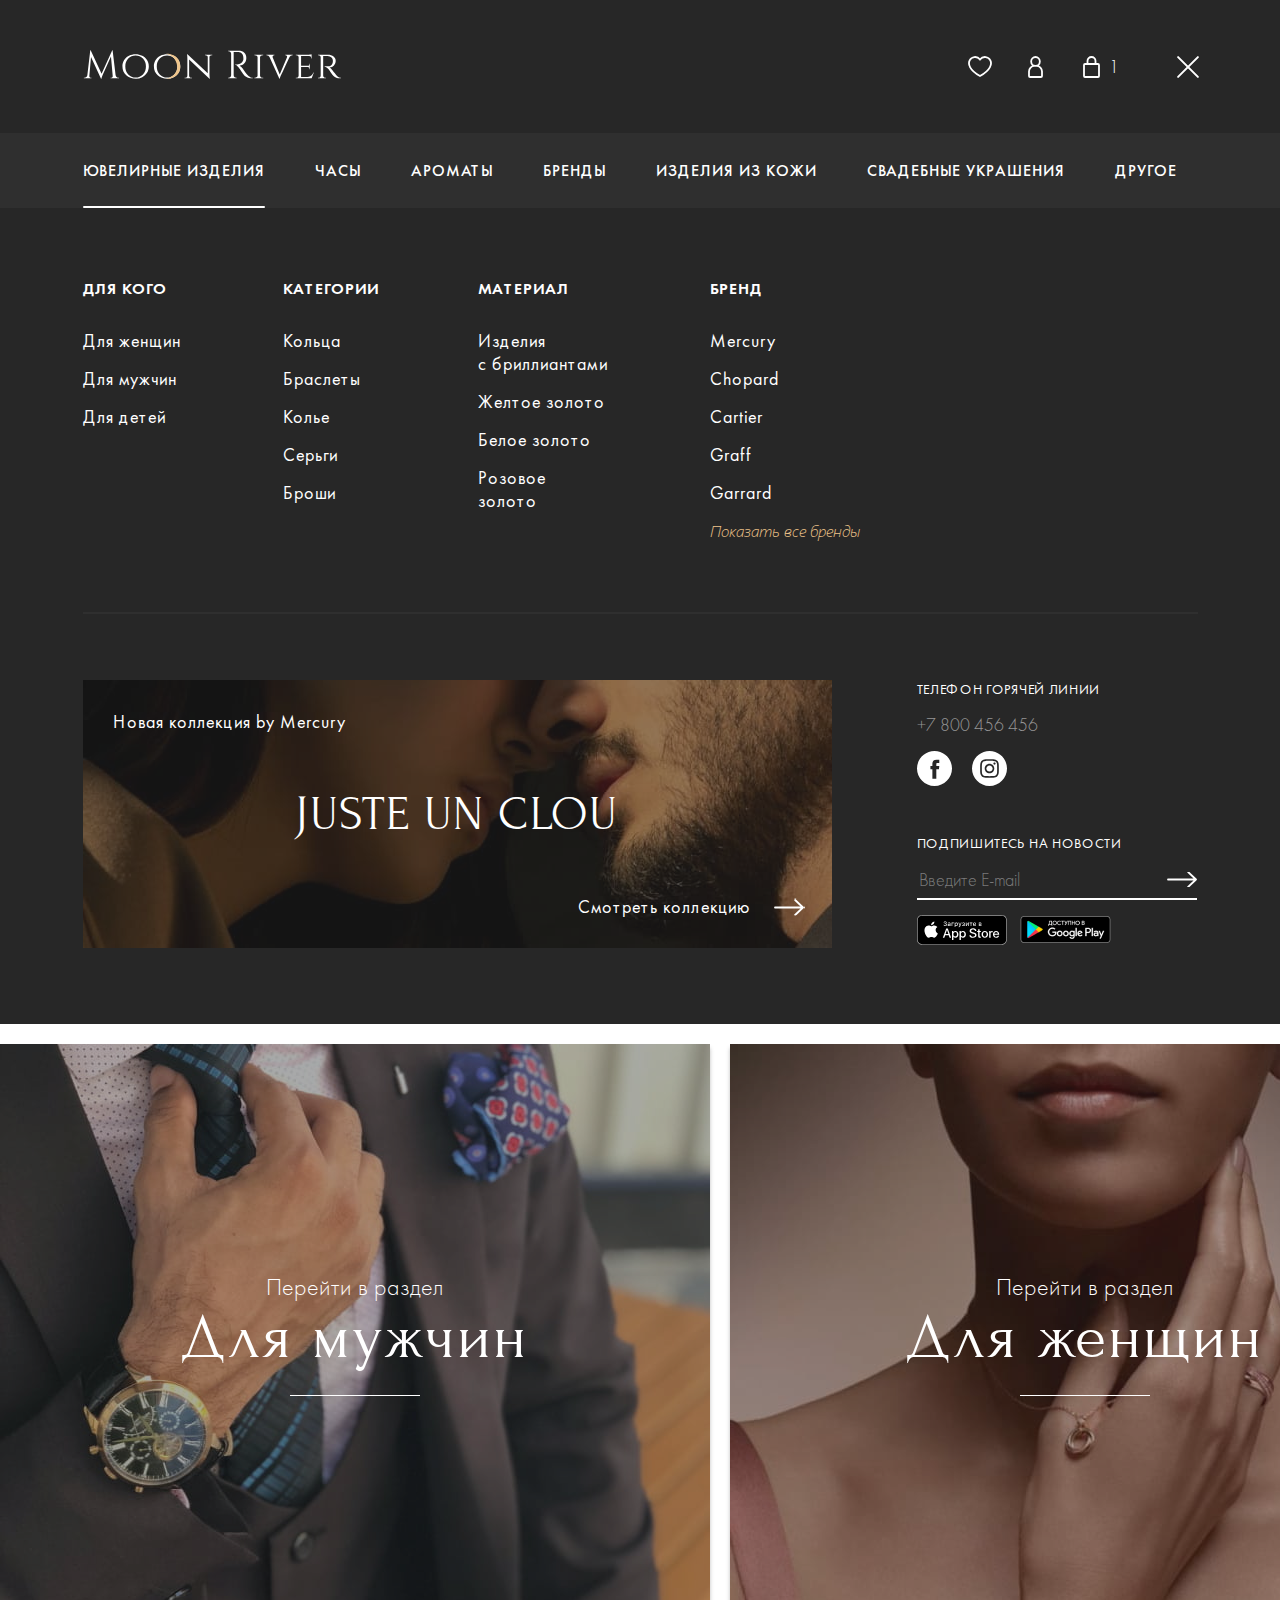
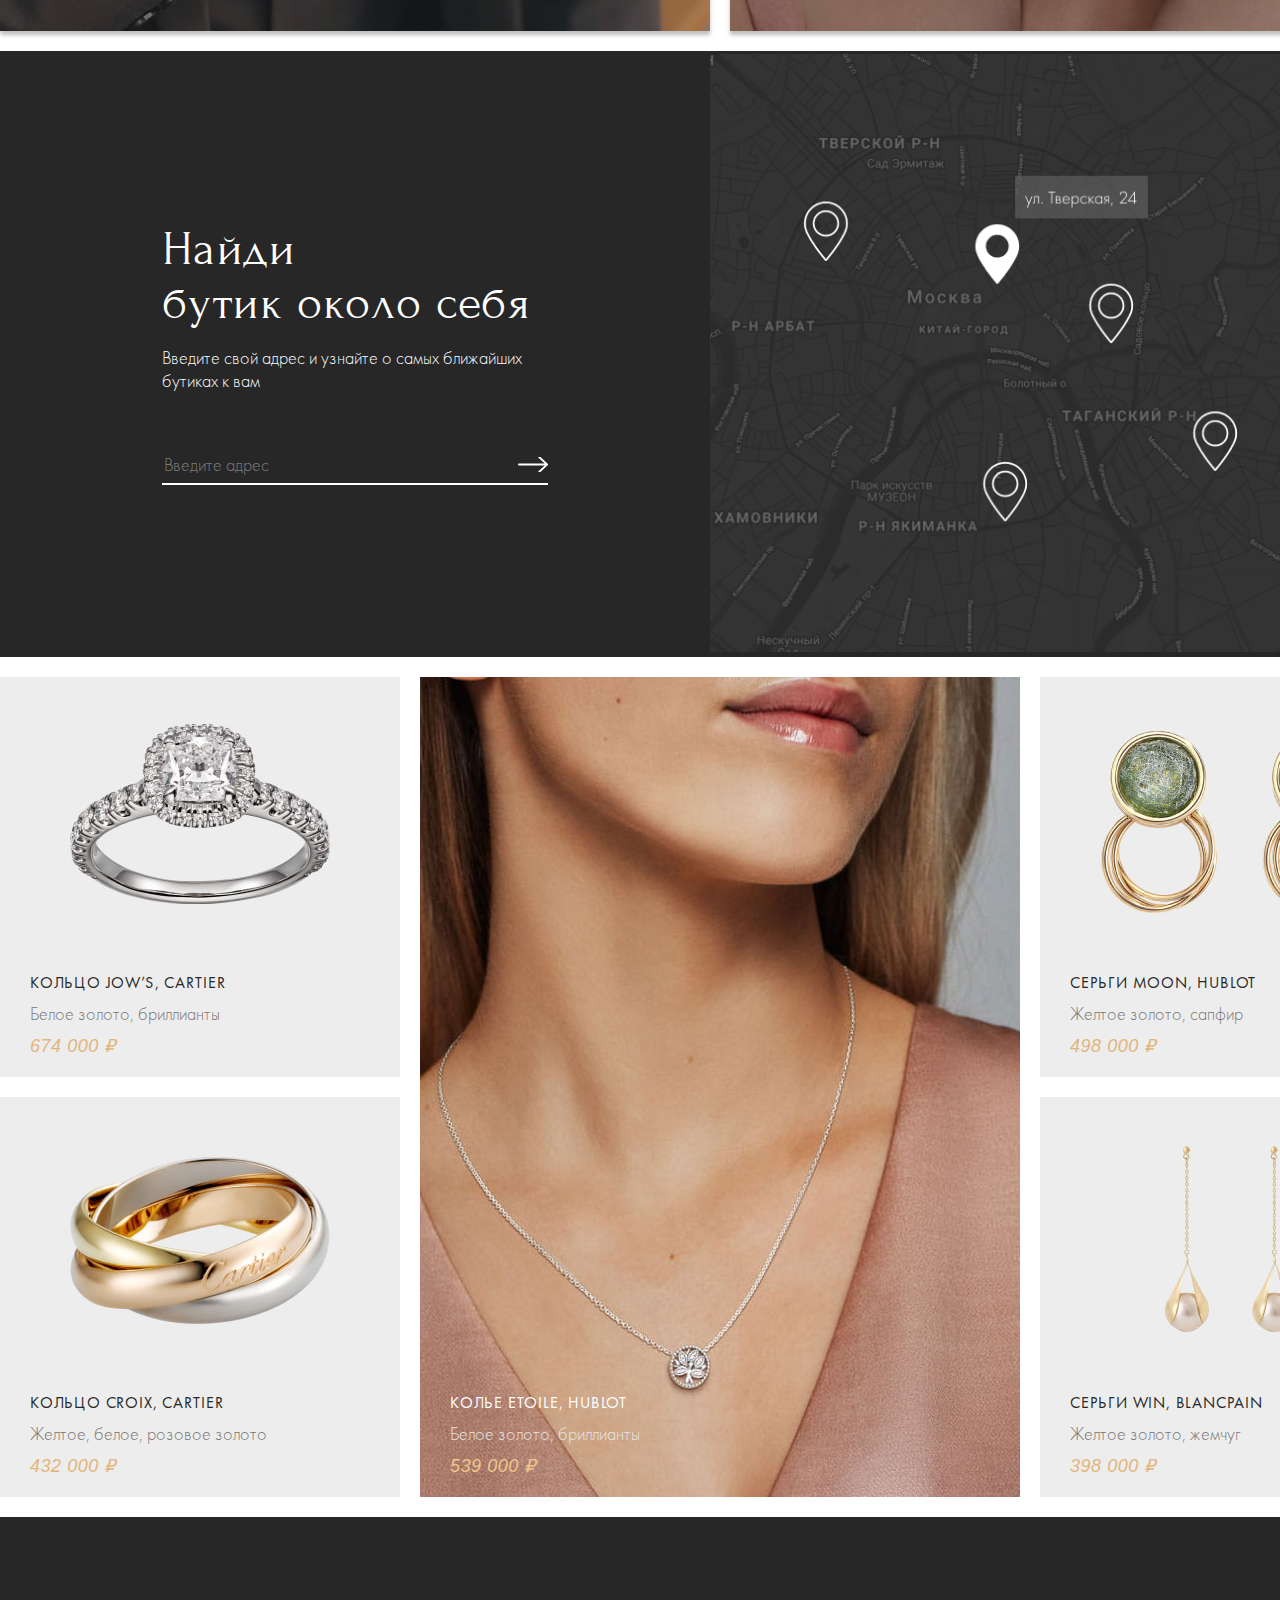
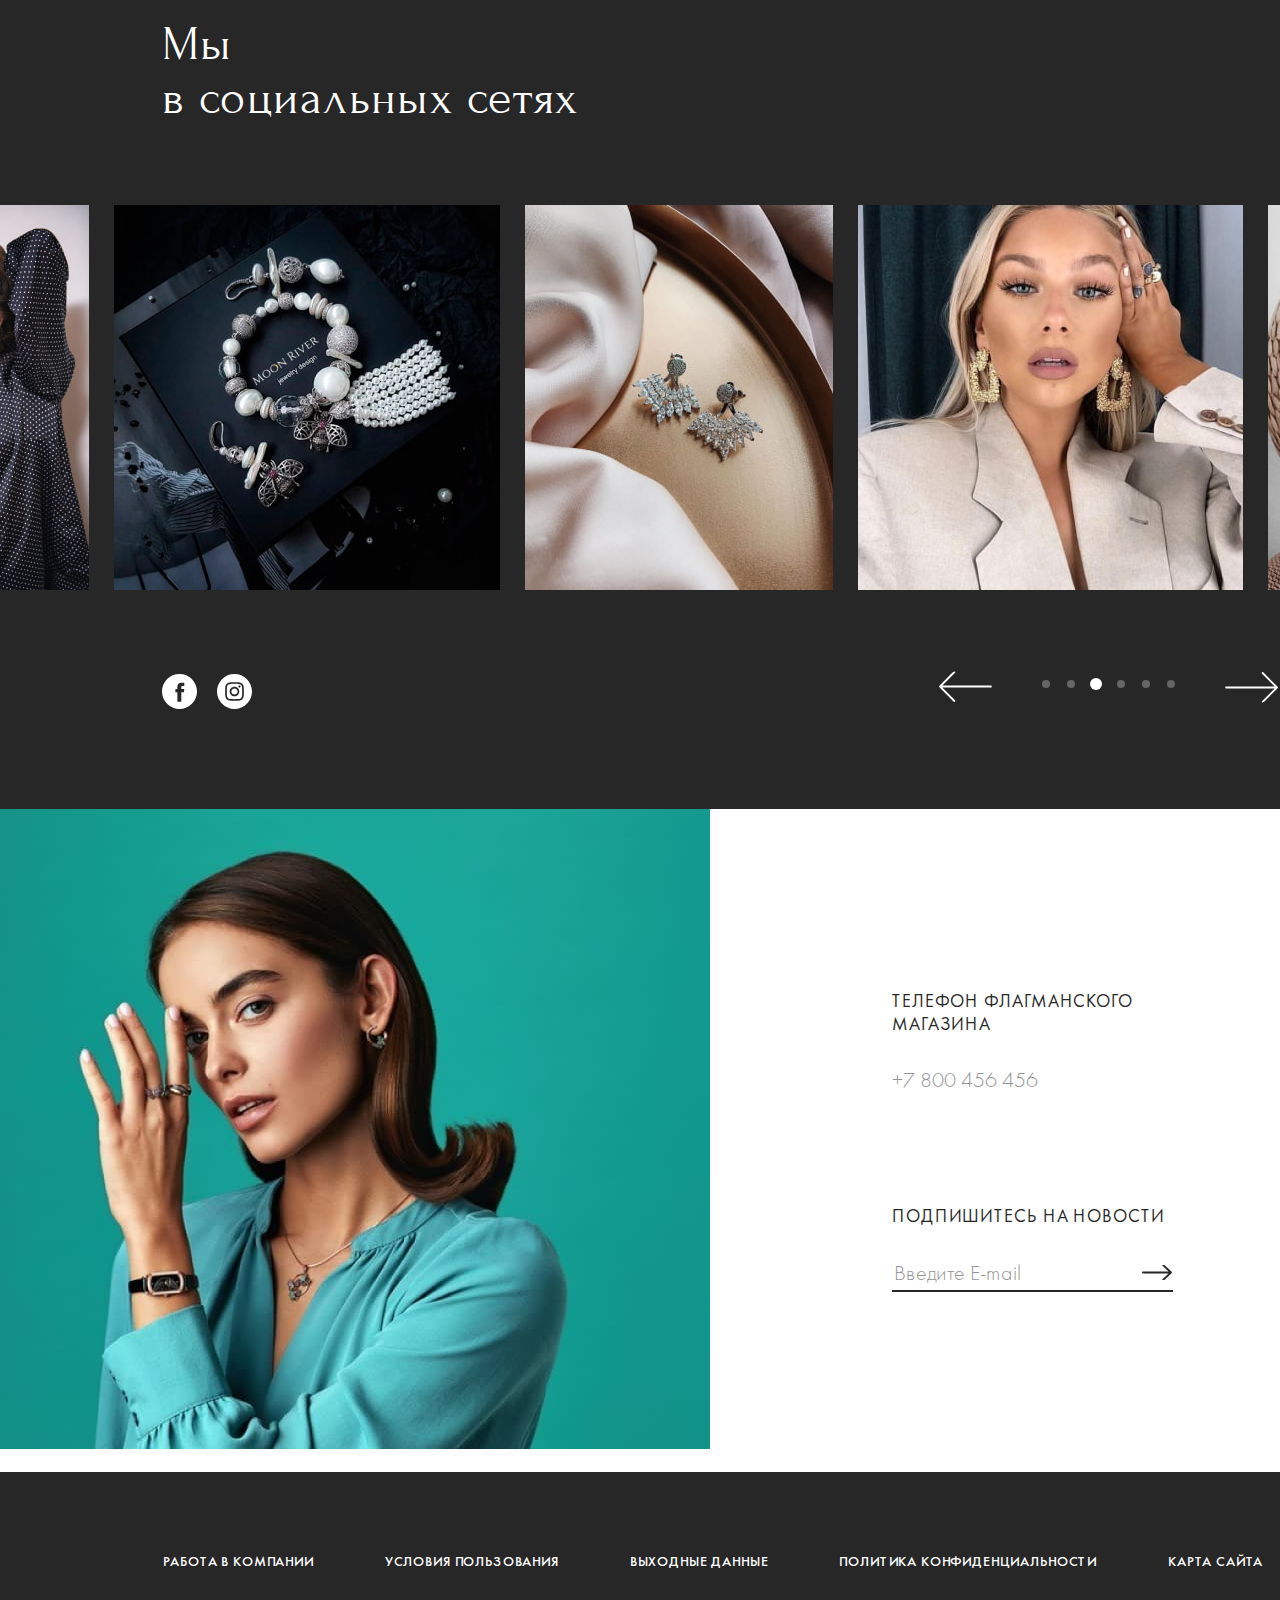
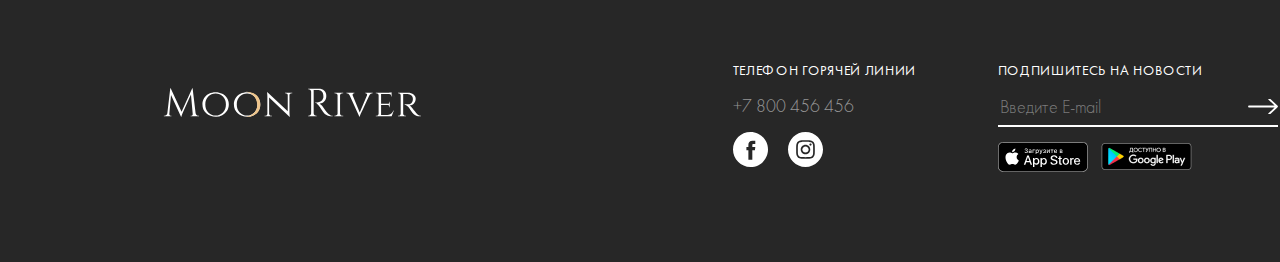
==== popover.html @ a0c51161 "Добавляет поповер" ====
<!DOCTYPE html>
<html lang="ru">
  <head>
    <meta charset="utf-8">
    <title>Moon River</title>
    <link rel="stylesheet" href="styles/styles.css">
  </head>
  <body>
    <header class="main-header">
      <div class="container-center">
        <h1 class="visually-hidden">Moon River</h1>
        <nav class="main-nav">
          <a class="header-logo">
            <img class="header-logo-img" src="images/main-logo.svg" width="258" height="53" alt="Логотип «Moon River».">
          </a>
          <ul class="user-navigation navigation">
            <li class="user-navigation-item">
              <a class="user-navigation-link navigation-link favorite" href="#">
                <span class="visually-hidden">Избранное</span>
              </a>
            </li>
            <li class="user-navigation-item">
              <a class="user-navigation-link navigation-link sign-in" href="#">
                <span class="visually-hidden">Войти</span>
              </a>
            </li>
            <li class="user-navigation-item">
              <a class="user-navigation-link navigation-link cart" href="#">
                <span class="visually-hidden">Корзина</span>
                <span class="cart-counter">1</span>
              </a>

            </li>
          </ul>
          <a class="menu-burger-button" href="#">
            <span class="visually-hidden">Меню</span>
            <span class="burger-icon"></span>
          </a>
        </nav>
      </div>
    </header>
    <div class="popover popover-menu popover-shown">
      <div class="popover-content">
        <header class="main-header popover-header">
          <div class="container-center">
            <h1 class="visually-hidden">Moon River</h1>
            <nav class="main-nav">
              <a class="header-logo">
                <img class="header-logo-img light-logo" src="images/light-logo.svg" width="258" height="53" alt="Логотип «Moon River».">
              </a>
              <ul class="user-navigation navigation">
                <li class="user-navigation-item">
                  <a class="user-navigation-link navigation-link favorite" href="#">
                    <span class="visually-hidden">Избранное</span>
                  </a>
                </li>
                <li class="user-navigation-item">
                  <a class="user-navigation-link navigation-link sign-in" href="#">
                    <span class="visually-hidden">Войти</span>
                  </a>
                </li>
                <li class="user-navigation-item">
                  <a class="user-navigation-link navigation-link cart" href="#">
                    <span class="visually-hidden">Корзина</span>
                    <span class="cart-counter">1</span>
                  </a>

                </li>
              </ul>
              <a class="popover-close-button" href="index.html">
                <span class="visually-hidden">Закрыть</span>
              </a>
            </nav>
          </div>
        </header>
        <nav class="site-navigation">
          <div class="container-center">
            <ul class="site-navigation-list navigation">
              <li class="site-navigation-item">
                <a class="site-navigation-link navigation-link navigation-link-current" href="#">Ювелирные изделия</a>
              </li>
              <li class="site-navigation-item">
                <a class="site-navigation-link navigation-link" href="#">Часы</a>
              </li>
              <li class="site-navigation-item">
                <a class="site-navigation-link navigation-link" href="#">Ароматы</a>
              </li>
              <li class="site-navigation-item">
                <a class="site-navigation-link navigation-link" href="#">Бренды</a>
              </li>
              <li class="site-navigation-item">
                <a class="site-navigation-link navigation-link" href="#">Изделия из кожи</a>
              </li>
              <li class="site-navigation-item">
                <a class="site-navigation-link navigation-link" href="#">Свадебные украшения</a>
              </li>
              <li class="site-navigation-item">
                <a class="site-navigation-link navigation-link" href="#">Другое</a>
              </li>
            </ul>
          </div>
        </nav>
        <div class="container-center">
          <ul class="navigation-topics">
            <li class="navigation-topic for-who">
              <h2 class="navigation-topic-title">Для кого</h2>
              <ul class="popover-navigation">
                <li class="popover-navigation-item">
                  <a class="popover-navigation-link" href="#">Для женщин</a>
                </li>
                <li class="popover-navigation-item">
                  <a class="popover-navigation-link" href="#">Для мужчин</a>
                </li>
                <li class="popover-navigation-item">
                  <a class="popover-navigation-link" href="#">Для детей</a>
                </li>
              </ul>
            </li>
            <li class="navigation-topic category">
              <h2 class="navigation-topic-title">Категории</h2>
              <ul class="popover-navigation">
                <li class="popover-navigation-item">
                  <a class="popover-navigation-link" href="#">Кольца</a>
                </li>
                <li class="popover-navigation-item">
                  <a class="popover-navigation-link" href="#">Браслеты</a>
                </li>
                <li class="popover-navigation-item">
                  <a class="popover-navigation-link" href="#">Колье</a>
                </li>
                <li class="popover-navigation-item">
                  <a class="popover-navigation-link" href="#">Серьги</a>
                </li>
                <li class="popover-navigation-item">
                  <a class="popover-navigation-link" href="#">Броши</a>
                </li>
              </ul>
            </li>
            <li class="navigation-topic material">
              <h2 class="navigation-topic-title">Материал</h2>
              <ul class="popover-navigation">
                <li class="popover-navigation-item">
                  <a class="popover-navigation-link" href="#">Изделия с&nbsp;бриллиантами</a>
                </li>
                <li class="popover-navigation-item">
                  <a class="popover-navigation-link" href="#">Желтое золото</a>
                </li>
                <li class="popover-navigation-item">
                  <a class="popover-navigation-link" href="#">Белое золото</a>
                </li>
                <li class="popover-navigation-item">
                  <a class="popover-navigation-link" href="#">Розовое золото</a>
                </li>
              </ul>
            </li>
            <li class="navigation-topic brand">
              <h2 class="navigation-topic-title">Бренд</h2>
              <ul class="popover-navigation">
                <li class="popover-navigation-item">
                  <a class="popover-navigation-link" href="#">Mercury</a>
                </li>
                <li class="popover-navigation-item">
                  <a class="popover-navigation-link" href="#">Chopard</a>
                </li>
                <li class="popover-navigation-item">
                  <a class="popover-navigation-link" href="#">Cartier</a>
                </li>
                <li class="popover-navigation-item">
                  <a class="popover-navigation-link" href="#">Graff</a>
                </li>
                <li class="popover-navigation-item">
                  <a class="popover-navigation-link" href="#">Garrard</a>
                </li>
              </ul>
              <a class="more-brands" href="#">Показать все бренды</a>
            </li>
          </ul>
          <footer class="popover-footer">
            <section class="popover-footer-banner">
              <div class="banner-content">
                <h2 class="banner-content-title">Juste un clou</h2>
                <p class="banner-content-description">Новая коллекция by Mercury</p>
                <a class="banner-content-link" href="#">Cмотреть коллекцию</a>
              </div>
            </section>
            <div class="footer-info">
              <section class="footer-contacts">
                <h2 class="visually-hidden">Контакты</h2>
                <ul class="footer-contacts-list">
                  <li class="footer-contacts-item tel">
                    <h3 class="tel-title footer-title">Телефон горячей линии</h3>
                    <a class="footer-tel-link tel-link" href="tel:+7800456456">+7 800 456 456</a>
                  </li>
                  <li class="footer-contacts-item">
                    <h3 class="visually-hidden">Социальные сети</h3>
                    <ul class="social-list">
                      <li class="social-list-item">
                        <a class="social-link" href="#">
                          <span class="visually-hidden">Facebook</span>
                          <svg xmlns="http://www.w3.org/2000/svg" width="35" height="35" fill="none" viewBox="0 0 35 35">
                            <path fill="#fff" fill-rule="evenodd" d="M17.5 0C7.835 0 0 7.835 0 17.5S7.835 35 17.5 35 35 27.165 35 17.5 27.165 0 17.5 0Zm1.824 18.269v9.52h-3.94v-9.52h-1.967v-3.28h1.968v-1.97c0-2.677 1.111-4.269 4.268-4.269h2.629v3.281h-1.643c-1.23 0-1.31.459-1.31 1.315l-.005 1.642H22.3l-.348 3.28h-2.628Z" clip-rule="evenodd"/>
                          </svg>
                        </a>
                      </li>
                      <li class="social-list-item">
                        <a class="social-link" href="#">
                          <span class="visually-hidden">Instagram</span>
                          <svg xmlns="http://www.w3.org/2000/svg" width="35" height="35" fill="none" viewBox="0 0 35 35">
                            <path fill="#fff" fill-rule="evenodd" d="M17.5 0C7.835 0 0 7.835 0 17.5S7.835 35 17.5 35 35 27.165 35 17.5 27.165 0 17.5 0Zm-3.8477 8.223c.9956-.0453 1.3137-.0564 3.8485-.0564h-.0029c2.5356 0 2.8525.011 3.8481.0564.9936.0455 1.6722.2028 2.2672.4336.6145.2382 1.1337.557 1.6528 1.0763.5192.5187.8381 1.0395 1.0773 1.6533.2294.5935.3869 1.2717.4336 2.2653.0447.9956.0564 1.3137.0564 3.8485 0 2.5348-.0117 2.8522-.0564 3.8477-.0467.9933-.2042 1.6717-.4336 2.2653-.2392.6137-.5581 1.1344-1.0773 1.6532-.5186.5192-1.0385.8389-1.6522 1.0773-.5938.2308-1.2728.3881-2.2665.4336-.9955.0453-1.3127.0564-3.8477.0564-2.5346 0-2.8525-.0111-3.8481-.0564-.9934-.0455-1.6718-.2028-2.2656-.4336-.6135-.2384-1.1343-.5581-1.6528-1.0773-.519-.5188-.838-1.0395-1.0765-1.6534-.2306-.5934-.388-1.2716-.4336-2.2653-.0451-.9955-.0564-1.3127-.0564-3.8475s.0117-2.8531.0562-3.8487c.0447-.9932.2022-1.6716.4336-2.2653.2392-.6136.558-1.1344 1.0772-1.6531.5188-.519 1.0396-.838 1.6534-1.0763.5935-.2308 1.2717-.3881 2.2653-.4336Z" clip-rule="evenodd"/>
                            <path fill="#fff" fill-rule="evenodd" d="M16.6637 9.8486c.1625-.0002.3374-.0001.5262 0h.3111c2.492 0 2.7873.009 3.7714.0537.91.0416 1.4039.1937 1.7329.3214.4356.1692.7461.3714 1.0726.6981.3267.3267.5289.6378.6985 1.0733.1277.3287.28.8226.3214 1.7326.0447.9839.0544 1.2794.0544 3.7703 0 2.4908-.0097 2.7864-.0544 3.7703-.0416.91-.1937 1.4039-.3214 1.7325-.1692.4356-.3718.7457-.6985 1.0722-.3267.3267-.6368.5289-1.0726.6981-.3286.1283-.8229.28-1.7329.3216-.9839.0447-1.2794.0544-3.7714.0544-2.4923 0-2.7876-.0097-3.7715-.0544-.91-.042-1.4039-.1941-1.7331-.3218-.4356-.1692-.7467-.3714-1.0734-.6981-.3266-.3267-.5289-.637-.6984-1.0728-.1278-.3286-.28-.8225-.3215-1.7325-.0447-.9839-.0536-1.2794-.0536-3.7719 0-2.4924.009-2.7864.0536-3.7703.0417-.91.1937-1.4039.3215-1.7329.1691-.4355.3718-.7467.6984-1.0733.3267-.3267.6378-.5289 1.0734-.6985.329-.1283.8231-.28 1.7331-.3218.861-.0389 1.1947-.0505 2.9342-.0525v.0023Zm5.8191 1.5498c-.6183 0-1.12.5011-1.12 1.1196 0 .6183.5017 1.12 1.12 1.12.6184 0 1.12-.5017 1.12-1.12 0-.6183-.5016-1.12-1.12-1.12v.0004Zm-9.7751 6.1018c0-2.647 2.1461-4.7931 4.7931-4.7931h-.0002c2.647 0 4.7925 2.1461 4.7925 4.7931s-2.1453 4.7921-4.7923 4.7921-4.7931-2.1451-4.7931-4.7921Z" clip-rule="evenodd"/>
                            <path fill="#fff" fill-rule="evenodd" d="M17.501 14.389c1.7182 0 3.1112 1.3929 3.1112 3.1112 0 1.7181-1.393 3.1111-3.1112 3.1111-1.7183 0-3.1111-1.393-3.1111-3.1111 0-1.7183 1.3928-3.1112 3.1111-3.1112Z" clip-rule="evenodd"/>
                          </svg>
                        </a>
                      </li>
                    </ul>
                  </li>
                </ul>
              </section>
              <section class="footer-subscribe subscribe">
                <h2 class="subscribe-title footer-title">Подпишитесь на новости</h2>
                <form class="footer-subscribe-form form" action="https://echo.htmlacademy.ru/" method="post">
                  <label class="visually-hidden" for="footer-subscribe">Введите E-mail</label>
                  <input class="footer-subscribe-field field" type="email" id="footer-subscribe" name="subscribe" placeholder="Введите E-mail" required>
                  <button class="footer-subscribe-button form-button" type="submit">
                    <span class="visually-hidden">Отправить</span>
                  </button>
                </form>
              </section>
              <ul class="footer-store-list">
                <li class="footer-store-item">
                  <a class="footer-store-link" href="#">
                    <img class="footer-store-logo appstore" src="images/apple-store.svg" width="90" height="30" alt="Загрузить в App Store">
                  </a>
                </li>
                <li class="footer-store-item">
                  <a class="footer-store-link" href="#">
                    <img class="footer-store-logo google-play" src="images/google-play.png" width="103" height="35" alt="Доступно в Google Play">
                  </a>
                </li>
              </ul>
            </div>
          </footer>
        </div>
      </div>
    </div>
    <main class="main-container main-content">
      <section class="hero">
        <div class="container-center">
          <div class="hero-column-container">
            <h2 class="hero-title">High Jewelry</h2>
            <a class="hero-more-link" href="#">Смотреть коллекцию</a>
          </div>
          <article class="hero-produсt">
            <img class="hero-product-img" src="images/hero-product.png" width="322" height="170" alt="">
            <div class="hero-product-description">
              <h3 class="product-card-title">Кольцо Trinity, Cartier</h3>
              <p class="product-card-materials">Белое золото, бриллианты</p>
              <span class="product-card-price">498 000 &#8381;</span>
            </div>
          </article>
          <ul class="language-menu">
            <li class="language-menu-item">
              <a class="language-menu-link language-menu-current" href="#">Ru</a>
            </li>
            <li class="language-menu-item">
              <a class="language-menu-link" href="#">En</a>
            </li>
          </ul>
        </div>
      </section>
      <section class="catalog-menu container-center-second">
        <h2 class="visually-hidden">Перейти в каталог</h2>
        <div class="catalog-menu-column male-catalog">
          <a class="catalog-menu-link" href="#">Перейти в раздел
            <span class="catalog-menu-gender">Для мужчин</span>
          </a>
        </div>
        <div class="catalog-menu-column female-catalog">
          <a class="catalog-menu-link" href="#">Перейти в раздел
            <span class="catalog-menu-gender">Для женщин</span>
          </a>
        </div>
      </section>
      <section class="search">
        <div class="container-center-second">
          <div class="search-column-container">
            <h2 class="search-title">Найди<br>бутик около себя</h2>
            <p class="search-description">Введите свой адрес и узнайте о самых ближайших бутиках к вам</p>
            <form class="search-form form" action="https://echo.htmlacademy.ru/" method="post">
              <label class="visually-hidden" for="address">Введите адрес</label>
              <input class="search-form-field field" type="text" id="address" name="address" placeholder="Введите адрес" required>
              <button class="search-form-button form-button" type="submit">
                <span class="visually-hidden">Отправить</span>
              </button>
            </form>
          </div>
          <img class="search-map" src="images/map.png" width="740" height="604" alt="Карта">
        </div>
      </section>
      <section class="product-cards container-center-second">
        <h2 class="visually-hidden">Товары</h2>
        <ul class="product-cards-list">
          <li class="product-card">
            <img class="product-card-img" src="images/product-1.jpg" width="400" height="400" alt="">
            <div class="product-card-description">
              <h3 class="product-card-title">Кольцо jow’s, Cartier</h3>
              <p class="product-card-materials">Белое золото, бриллианты</p>
              <span class="product-card-price">674 000 &#8381;</span>
            </div>
          </li>
          <li class="product-card product-card-huge light-theme">
            <img class="product-card-img" src="images/product-3.jpg" width="600" height="820" alt="">
            <div class="product-card-description">
              <h3 class="product-card-title">Колье etoile, Hublot</h3>
              <p class="product-card-materials">Белое золото, бриллианты</p>
              <span class="product-card-price">539 000 &#8381;</span>
            </div>
          </li>
          <li class="product-card">
            <img class="product-card-img" src="images/product-4.jpg" width="400" height="400" alt="">
            <div class="product-card-description">
              <h3 class="product-card-title">Серьги moon, Hublot</h3>
              <p class="product-card-materials">Желтое золото, сапфир</p>
              <span class="product-card-price">498 000 &#8381;</span>
            </div>
          </li>
          <li class="product-card">
            <img class="product-card-img" src="images/product-2.jpg" width="400" height="400" alt="">
            <div class="product-card-description">
              <h3 class="product-card-title">Кольцо croix, Cartier</h3>
              <p class="product-card-materials">Желтое, белое, розовое золото</p>
              <span class="product-card-price">432 000 &#8381;</span>
            </div>
          </li>
          <li class="product-card">
            <img class="product-card-img" src="images/product-5.jpg" width="400" height="400" alt="">
            <div class="product-card-description">
              <h3 class="product-card-title">Серьги win, Blancpain</h3>
              <p class="product-card-materials">Желтое золото, жемчуг</p>
              <span class="product-card-price">398 000 &#8381;</span>
            </div>
          </li>
        </ul>
      </section>
      <section class="social-media">
        <div class="container-center-second">
          <h2 class="social-media-title">Мы<br>в социальных сетях</h2>
          <div class="slider">
            <ul class="slider-images-list" style="transform: translateX(-168px);">
              <li class="slider-list-item">
                <img class="slider-image" src="images/slider-photo-1.jpg" width="257" height="385" alt="Девушка в платье с серьгой.">
              </li>
              <li class="slider-list-item">
                <img class="slider-image" src="images/slider-photo-2.jpg" width="386" height="385" alt="Набор украшений: браслет и серьги.">
              </li>
              <li class="slider-list-item">
                <img class="slider-image" src="images/slider-photo-3.jpg" width="308" height="385" alt="Серьги.">
              </li>
              <li class="slider-list-item">
                <img class="slider-image" src="images/slider-photo-4.jpg" width="385" height="385" alt="Девушка с серьгами.">
              </li>
              <li class="slider-list-item">
                <img class="slider-image" src="images/slider-photo-5.jpg" width="338" height="385" alt="Рука девушки с кольцом, кулон, серьги, кофе.">
              </li>
            </ul>
            <ul class="slider-pagination">
              <li class="slider-pagination-item">
                <button class="slider-pagination-button slider-arrows slider-prev" type="button">
                  <span class="visually-hidden">Предыдущий слайд</span>
                </button>
              </li>
              <li class="slider-pagination-item">
                <button class="slider-pagination-button" type="button">
                  <span class="visually-hidden">1 слайд</span>
                </button>
              </li>
              <li class="slider-pagination-item">
                <button class="slider-pagination-button" type="button">
                  <span class="visually-hidden">2 слайд</span>
                </button>
              </li>
              <li class="slider-pagination-item">
                <button class="slider-pagination-button slider-button-active" type="button">
                  <span class="visually-hidden">3 слайд</span>
                </button>
              </li>
              <li class="slider-pagination-item">
                <button class="slider-pagination-button" type="button">
                  <span class="visually-hidden">4 слайд</span>
                </button>
              </li>
              <li class="slider-pagination-item">
                <button class="slider-pagination-button" type="button">
                  <span class="visually-hidden">5 слайд</span>
                </button>
              </li>
              <li class="slider-pagination-item">
                <button class="slider-pagination-button" type="button">
                  <span class="visually-hidden">6 слайд</span>
                </button>
              </li>
              <li class="slider-pagination-item">
                <button class="slider-pagination-button slider-arrows slider-next" type="button">
                  <span class="visually-hidden">Следующий слайд</span>
                </button>
              </li>
            </ul>
          </div>
          <ul class="social-list">
            <li class="social-list-item">
              <a class="social-link facebook" href="#">
                <span class="visually-hidden">Facebook</span>
                <svg xmlns="http://www.w3.org/2000/svg" width="35" height="35" fill="none" viewBox="0 0 35 35">
                  <path fill="#fff" fill-rule="evenodd" d="M17.5 0C7.835 0 0 7.835 0 17.5S7.835 35 17.5 35 35 27.165 35 17.5 27.165 0 17.5 0Zm1.824 18.269v9.52h-3.94v-9.52h-1.967v-3.28h1.968v-1.97c0-2.677 1.111-4.269 4.268-4.269h2.629v3.281h-1.643c-1.23 0-1.31.459-1.31 1.315l-.005 1.642H22.3l-.348 3.28h-2.628Z" clip-rule="evenodd"/>
                </svg>
              </a>
            </li>
            <li class="social-list-item">
              <a class="social-link instagram" href="#">
                <span class="visually-hidden">Instagram</span>
                <svg xmlns="http://www.w3.org/2000/svg" width="35" height="35" fill="none" viewBox="0 0 35 35">
                  <path fill="#fff" fill-rule="evenodd" d="M17.5 0C7.835 0 0 7.835 0 17.5S7.835 35 17.5 35 35 27.165 35 17.5 27.165 0 17.5 0Zm-3.8477 8.223c.9956-.0453 1.3137-.0564 3.8485-.0564h-.0029c2.5356 0 2.8525.011 3.8481.0564.9936.0455 1.6722.2028 2.2672.4336.6145.2382 1.1337.557 1.6528 1.0763.5192.5187.8381 1.0395 1.0773 1.6533.2294.5935.3869 1.2717.4336 2.2653.0447.9956.0564 1.3137.0564 3.8485 0 2.5348-.0117 2.8522-.0564 3.8477-.0467.9933-.2042 1.6717-.4336 2.2653-.2392.6137-.5581 1.1344-1.0773 1.6532-.5186.5192-1.0385.8389-1.6522 1.0773-.5938.2308-1.2728.3881-2.2665.4336-.9955.0453-1.3127.0564-3.8477.0564-2.5346 0-2.8525-.0111-3.8481-.0564-.9934-.0455-1.6718-.2028-2.2656-.4336-.6135-.2384-1.1343-.5581-1.6528-1.0773-.519-.5188-.838-1.0395-1.0765-1.6534-.2306-.5934-.388-1.2716-.4336-2.2653-.0451-.9955-.0564-1.3127-.0564-3.8475s.0117-2.8531.0562-3.8487c.0447-.9932.2022-1.6716.4336-2.2653.2392-.6136.558-1.1344 1.0772-1.6531.5188-.519 1.0396-.838 1.6534-1.0763.5935-.2308 1.2717-.3881 2.2653-.4336Z" clip-rule="evenodd"/>
                  <path fill="#fff" fill-rule="evenodd" d="M16.6637 9.8486c.1625-.0002.3374-.0001.5262 0h.3111c2.492 0 2.7873.009 3.7714.0537.91.0416 1.4039.1937 1.7329.3214.4356.1692.7461.3714 1.0726.6981.3267.3267.5289.6378.6985 1.0733.1277.3287.28.8226.3214 1.7326.0447.9839.0544 1.2794.0544 3.7703 0 2.4908-.0097 2.7864-.0544 3.7703-.0416.91-.1937 1.4039-.3214 1.7325-.1692.4356-.3718.7457-.6985 1.0722-.3267.3267-.6368.5289-1.0726.6981-.3286.1283-.8229.28-1.7329.3216-.9839.0447-1.2794.0544-3.7714.0544-2.4923 0-2.7876-.0097-3.7715-.0544-.91-.042-1.4039-.1941-1.7331-.3218-.4356-.1692-.7467-.3714-1.0734-.6981-.3266-.3267-.5289-.637-.6984-1.0728-.1278-.3286-.28-.8225-.3215-1.7325-.0447-.9839-.0536-1.2794-.0536-3.7719 0-2.4924.009-2.7864.0536-3.7703.0417-.91.1937-1.4039.3215-1.7329.1691-.4355.3718-.7467.6984-1.0733.3267-.3267.6378-.5289 1.0734-.6985.329-.1283.8231-.28 1.7331-.3218.861-.0389 1.1947-.0505 2.9342-.0525v.0023Zm5.8191 1.5498c-.6183 0-1.12.5011-1.12 1.1196 0 .6183.5017 1.12 1.12 1.12.6184 0 1.12-.5017 1.12-1.12 0-.6183-.5016-1.12-1.12-1.12v.0004Zm-9.7751 6.1018c0-2.647 2.1461-4.7931 4.7931-4.7931h-.0002c2.647 0 4.7925 2.1461 4.7925 4.7931s-2.1453 4.7921-4.7923 4.7921-4.7931-2.1451-4.7931-4.7921Z" clip-rule="evenodd"/>
                  <path fill="#fff" fill-rule="evenodd" d="M17.501 14.389c1.7182 0 3.1112 1.3929 3.1112 3.1112 0 1.7181-1.393 3.1111-3.1112 3.1111-1.7183 0-3.1111-1.393-3.1111-3.1111 0-1.7183 1.3928-3.1112 3.1111-3.1112Z" clip-rule="evenodd"/>
                </svg>
              </a>
            </li>
          </ul>
        </div>
      </section>
      <section class="contacts container-center-second">
        <h2 class="visually-hidden">Связь с нами</h2>
        <div class="contacts-container">
          <div class="tel">
            <h3 class="tel-title contacts-subtitle">Телефон флагманского магазина</h3>
            <a class="tel-link" href="tel:+7800456456">+7 800 456 456</a>
          </div>
          <div class="subscribe">
            <h3 class="subscribe-title contacts-subtitle">Подпишитесь на новости</h3>
            <form class="subscribe-form form" action="https://echo.htmlacademy.ru/" method="post">
              <label class="visually-hidden" for="subscribe">Введите E-mail</label>
              <input class="subscribe-field field" type="email" id="subscribe" name="subscribe" placeholder="Введите E-mail" required>
              <button class="subscribe-button form-button" type="submit">
                <span class="visually-hidden">Отправить</span>
              </button>
            </form>
          </div>
        </div>
      </section>
    </main>
    <footer class="main-footer">
      <div class="container-center">
        <ul class="footer-navigation">
          <li class="footer-navigation-item">
            <a class="footer-navigation-link" href="#">Работа в компании</a>
          </li>
          <li class="footer-navigation-item">
            <a class="footer-navigation-link" href="#">Условия пользования</a>
          </li>
          <li class="footer-navigation-item">
            <a class="footer-navigation-link" href="#">Выходные данные</a>
          </li>
          <li class="footer-navigation-item">
            <a class="footer-navigation-link" href="#">Политика конфиденциальности</a>
          </li>
          <li class="footer-navigation-item">
            <a class="footer-navigation-link" href="#">Карта сайта</a>
          </li>
        </ul>
        <a class="footer-logo">
          <img class="footer-logo-img" src="images/light-logo.svg" width="258" height="53" alt="Логотип «Moon River».">
        </a>
        <section class="footer-contacts">
          <h2 class="visually-hidden">Контакты</h2>
          <ul class="footer-contacts-list">
            <li class="footer-contacts-item tel">
              <h3 class="tel-title footer-title">Телефон горячей линии</h3>
              <a class="footer-tel-link tel-link" href="tel:+7800456456">+7 800 456 456</a>
            </li>
            <li class="footer-contacts-item">
              <h3 class="visually-hidden">Социальные сети</h3>
              <ul class="social-list">
                <li class="social-list-item">
                  <a class="social-link" href="#">
                    <span class="visually-hidden">Facebook</span>
                    <svg xmlns="http://www.w3.org/2000/svg" width="35" height="35" fill="none" viewBox="0 0 35 35">
                      <path fill="#fff" fill-rule="evenodd" d="M17.5 0C7.835 0 0 7.835 0 17.5S7.835 35 17.5 35 35 27.165 35 17.5 27.165 0 17.5 0Zm1.824 18.269v9.52h-3.94v-9.52h-1.967v-3.28h1.968v-1.97c0-2.677 1.111-4.269 4.268-4.269h2.629v3.281h-1.643c-1.23 0-1.31.459-1.31 1.315l-.005 1.642H22.3l-.348 3.28h-2.628Z" clip-rule="evenodd"/>
                    </svg>
                  </a>
                </li>
                <li class="social-list-item">
                  <a class="social-link" href="#">
                    <span class="visually-hidden">Instagram</span>
                    <svg xmlns="http://www.w3.org/2000/svg" width="35" height="35" fill="none" viewBox="0 0 35 35">
                      <path fill="#fff" fill-rule="evenodd" d="M17.5 0C7.835 0 0 7.835 0 17.5S7.835 35 17.5 35 35 27.165 35 17.5 27.165 0 17.5 0Zm-3.8477 8.223c.9956-.0453 1.3137-.0564 3.8485-.0564h-.0029c2.5356 0 2.8525.011 3.8481.0564.9936.0455 1.6722.2028 2.2672.4336.6145.2382 1.1337.557 1.6528 1.0763.5192.5187.8381 1.0395 1.0773 1.6533.2294.5935.3869 1.2717.4336 2.2653.0447.9956.0564 1.3137.0564 3.8485 0 2.5348-.0117 2.8522-.0564 3.8477-.0467.9933-.2042 1.6717-.4336 2.2653-.2392.6137-.5581 1.1344-1.0773 1.6532-.5186.5192-1.0385.8389-1.6522 1.0773-.5938.2308-1.2728.3881-2.2665.4336-.9955.0453-1.3127.0564-3.8477.0564-2.5346 0-2.8525-.0111-3.8481-.0564-.9934-.0455-1.6718-.2028-2.2656-.4336-.6135-.2384-1.1343-.5581-1.6528-1.0773-.519-.5188-.838-1.0395-1.0765-1.6534-.2306-.5934-.388-1.2716-.4336-2.2653-.0451-.9955-.0564-1.3127-.0564-3.8475s.0117-2.8531.0562-3.8487c.0447-.9932.2022-1.6716.4336-2.2653.2392-.6136.558-1.1344 1.0772-1.6531.5188-.519 1.0396-.838 1.6534-1.0763.5935-.2308 1.2717-.3881 2.2653-.4336Z" clip-rule="evenodd"/>
                      <path fill="#fff" fill-rule="evenodd" d="M16.6637 9.8486c.1625-.0002.3374-.0001.5262 0h.3111c2.492 0 2.7873.009 3.7714.0537.91.0416 1.4039.1937 1.7329.3214.4356.1692.7461.3714 1.0726.6981.3267.3267.5289.6378.6985 1.0733.1277.3287.28.8226.3214 1.7326.0447.9839.0544 1.2794.0544 3.7703 0 2.4908-.0097 2.7864-.0544 3.7703-.0416.91-.1937 1.4039-.3214 1.7325-.1692.4356-.3718.7457-.6985 1.0722-.3267.3267-.6368.5289-1.0726.6981-.3286.1283-.8229.28-1.7329.3216-.9839.0447-1.2794.0544-3.7714.0544-2.4923 0-2.7876-.0097-3.7715-.0544-.91-.042-1.4039-.1941-1.7331-.3218-.4356-.1692-.7467-.3714-1.0734-.6981-.3266-.3267-.5289-.637-.6984-1.0728-.1278-.3286-.28-.8225-.3215-1.7325-.0447-.9839-.0536-1.2794-.0536-3.7719 0-2.4924.009-2.7864.0536-3.7703.0417-.91.1937-1.4039.3215-1.7329.1691-.4355.3718-.7467.6984-1.0733.3267-.3267.6378-.5289 1.0734-.6985.329-.1283.8231-.28 1.7331-.3218.861-.0389 1.1947-.0505 2.9342-.0525v.0023Zm5.8191 1.5498c-.6183 0-1.12.5011-1.12 1.1196 0 .6183.5017 1.12 1.12 1.12.6184 0 1.12-.5017 1.12-1.12 0-.6183-.5016-1.12-1.12-1.12v.0004Zm-9.7751 6.1018c0-2.647 2.1461-4.7931 4.7931-4.7931h-.0002c2.647 0 4.7925 2.1461 4.7925 4.7931s-2.1453 4.7921-4.7923 4.7921-4.7931-2.1451-4.7931-4.7921Z" clip-rule="evenodd"/>
                      <path fill="#fff" fill-rule="evenodd" d="M17.501 14.389c1.7182 0 3.1112 1.3929 3.1112 3.1112 0 1.7181-1.393 3.1111-3.1112 3.1111-1.7183 0-3.1111-1.393-3.1111-3.1111 0-1.7183 1.3928-3.1112 3.1111-3.1112Z" clip-rule="evenodd"/>
                    </svg>
                  </a>
                </li>
              </ul>
            </li>
          </ul>
        </section>
        <div class="footer-column">
          <section class="footer-subscribe subscribe">
            <h2 class="subscribe-title footer-title">Подпишитесь на новости</h2>
            <form class="footer-subscribe-form form" action="https://echo.htmlacademy.ru/" method="post">
              <label class="visually-hidden" for="footer-subscribe">Введите E-mail</label>
              <input class="footer-subscribe-field field" type="email" id="footer-subscribe" name="subscribe" placeholder="Введите E-mail" required>
              <button class="footer-subscribe-button form-button" type="submit">
                <span class="visually-hidden">Отправить</span>
              </button>
            </form>
          </section>
          <ul class="footer-store-list">
            <li class="footer-store-item">
              <a class="footer-store-link" href="#">
                <img class="footer-store-logo appstore" src="images/apple-store.svg" width="90" height="30" alt="Загрузить в App Store">
              </a>
            </li>
            <li class="footer-store-item">
              <a class="footer-store-link" href="#">
                <img class="footer-store-logo google-play" src="images/google-play.png" width="103" height="35" alt="Доступно в Google Play">
              </a>
            </li>
          </ul>
        </div>
      </div>
    </footer>
  </body>
</html>
---- styles/styles.css ----
@font-face {
  font-family: "Futura PT";
  font-style: normal;
  font-weight: 300;
  src: url("../fonts/futurapt-light.woff2") format("woff2");
  font-display: swap;
}

@font-face {
  font-family: "Futura PT";
  font-style: normal;
  font-weight: 400;
  src: url("../fonts/futurapt-book.woff2") format("woff2");
  font-display: swap;
}

@font-face {
  font-family: "Futura PT";
  font-style: normal;
  font-weight: 450;
  src: url("../fonts/futurapt-medium.woff2") format("woff2");
  font-display: swap;
}

@font-face {
  font-family: "Futura PT";
  font-style: normal;
  font-weight: 600;
  src: url("../fonts/futurapt-demi.woff2") format("woff2");
  font-display: swap;
}

@font-face {
  font-family: "Segoe UI";
  font-style: italic;
  font-weight: 300;
  src: url("../fonts/segoeui-lightitalic.woff2") format("woff2");
  font-display: swap;
}
@font-face {
  font-family: "Segoe UI";
  font-style: italic;
  font-weight: 400;
  src: url("../fonts/segoeui-regularitalic.woff2") format("woff2");
  font-display: swap;
}

@font-face {
  font-family: "Forum";
  font-style: normal;
  font-weight: 400;
  src: url("../fonts/forum-regular.woff2") format("woff2");
  font-display: swap;
}

html {
  height: 100%;
}

body {
  display: flex;
  flex-direction: column;
  min-height: 100%;
  min-width: 1440px;
  margin: 0;
  font-family: "Futura PT", sans-serif;
  font-weight: 300;
  font-size: 18px;
  color: #272727;
}

img {
  max-width: 100%;
  object-fit: contain;
}

.visually-hidden {
  position: absolute;
  width: 1px;
  height: 1px;
  margin: -1px;
  padding: 0;
  border: 0;
  clip: rect(0 0 0 0);
  overflow: hidden;
}

.container-center {
  width: 1115px;
  margin: 0 auto;
}

.container-center-second {
  width: 1440px;
  margin: 0 auto;
}

.main-header,
.hero {
  background-image: linear-gradient(to right, transparent, transparent 58%, #272727 58%, #272727);
}

.main-header {
  padding: 60px 0;
}

.main-nav {
  display: flex;
  align-items: flex-start;
}

.header-logo {
  width: 258px;
  margin-right: auto;
}

.header-logo-img {
  display: block;
}

.navigation {
  display: flex;
  flex-wrap: wrap;
  margin: 0;
  padding: 0;
  list-style: none;
  background-color: #272727;
}

.navigation-link,
.menu-burger-button {
  display: block;
  font-size: 16px;
  font-weight: 450;
  letter-spacing: 0.96px;
  color: #ffffff;
  text-transform: uppercase;
  text-decoration: none;
}

.user-navigation-link {
  display: block;
  min-width: 56px;
  min-height: 53px;
  box-sizing: border-box;
  padding: 15px 20px;
  background-image: url("../images/favorite-icon.svg");
  background-repeat: no-repeat;
  background-position: center;
}

.sign-in {
  background-image: url("../images/sign-in-icon.svg");
}

.cart {
  position: relative;
  background-image: url("../images/cart-icon.svg");
}

.cart-counter {
  position: absolute;
  right: 0;
  font-size: 18px;
  font-weight: 300;
}

.menu-burger-button {
  margin-left: 78px;
  height: 53px;
}

.burger-icon {
  position: relative;
  display: block;
  width: 30px;
  height: 2px;
  margin-top: 25px;
  background-color: #ffffff;
}

.burger-icon::before,
.burger-icon::after {
  content: "";
  position: absolute;
  bottom: 100%;
  width: 30px;
  height: 2px;
  margin-bottom: 6px;
  background-color: #ffffff;
}

.burger-icon::after {
  top: 100%;
  margin-top: 6px;
  margin-bottom: 0;
}

.main-container {
  flex-grow: 1;
}

.hero {
  padding: 254px 0 60px;
  margin-bottom: 20px;
}

.hero .container-center {
  display: grid;
  grid-template-columns: 475px 547px;
  grid-template-rows: 1fr;
  column-gap: 94px;
  min-height: 537px;
}

.hero-column-container {
  display: flex;
  flex-direction: column;
}

.hero-title {
  margin: 12px 0 50px;
  font-family: "Forum", serif;
  font-size: 64px;
  font-weight: 400;
  letter-spacing: 1.92px;
  color: #272727;
  text-transform: uppercase;
}

.hero-produсt {
  grid-row: span 2;
  display: flex;
  flex-direction: column;
  justify-content: space-between;
}

.hero-more-link {
  position: relative;
  align-self: flex-end;
  max-width: 306px;
  font-family: "Segoe UI", sans-serif;
  font-style: italic;
  font-weight: 300;
  color: #272727;
  text-decoration: none;
  text-align: right;
}

.hero-more-link::before {
  content: "";
  position: absolute;
  right: 100%;
  top: 15px;
  width: 130px;
  height: 1px;
  margin-right: 38px;
  background-color: #272727;
}

.hero-product-description {
  text-align: right;
}

.product-card-title {
  margin: 0;
  margin-bottom: 9px;
  font-family: "Futura PT", sans-serif;
  font-size: 16px;
  font-weight: 400;
  letter-spacing: 0.8px;
  color: #272727;
  text-transform: uppercase;
}

.product-card-materials {
  margin: 0;
  margin-bottom: 9px;
  color: #757575;
}

.product-card-price {
  font-family: "Segoe UI", sans-serif;
  font-style: italic;
  font-weight: 400;
  letter-spacing: 0.54px;
  color: #e2b67a;
}

.hero-produсt .product-card-title {
  color: #ffffff;
}

.hero-produсt .product-card-materials {
  color: #c2c2c2;
}

.hero-produсt .product-card-price {
  font-weight: 300;
  color: #efc58b;
}

.language-menu {
  display: flex;
  gap: 10px;
  margin: 0;
  padding: 0;
  list-style: none;
}

.language-menu-link {
  font-size: 16px;
  font-weight: 400;
  letter-spacing: 0.8px;
  color: #c4c4c4;
  text-transform: uppercase;
  text-decoration: none;
}

.language-menu-current {
  color: #272727;
}

.catalog-menu {
  display: flex;
  justify-content: space-between;
  margin-bottom: 20px;
}

.catalog-menu-column {
  position: relative;
  box-sizing: border-box;
  width: 710px;
  padding: 227px 139px 258px 138px;
  background-color: #272727;
  background-repeat: no-repeat;
  background-position: center bottom;
  background-size: cover;
  box-shadow: 0 4px 4px 0 rgba(0, 0, 0, 0.25);
}

.catalog-menu-column::before {
  content: "";
  position: absolute;
  top: 0;
  left: 0;
  right: 0;
  bottom: 0;
  background-color: rgba(39, 39, 39, 0.4);
}

.male-catalog {
  background-image: url("../images/male-background.jpg");
}

.female-catalog {
  background-image: url("../images/female-background.jpg");
}

.catalog-menu-link {
  position: relative;
  display: block;
  font-size: 24px;
  color: #ffffff;
  text-decoration: none;
  text-align: center;
}

.catalog-menu-link::after {
  content: "";
  position: absolute;
  top: 100%;
  left: 50%;
  width: 130px;
  height: 1px;
  margin-top: 22px;
  background-color: #ffffff;
  transform: translateX(-50%);
}

.catalog-menu-gender {
  display: block;
  font-family: "Forum", serif;
  font-size: 64px;
  font-weight: 400;
  letter-spacing: 1.92px;
}

.search {
  margin-bottom: 20px;
  color: #ffffff;
  background-color: #272727;
}

.search .container-center-second {
  display: flex;
}

.search-column-container {
  box-sizing: border-box;
  width: 710px;
  padding: 171px 162px 172px;
}

.search-title {
  margin: 0;
  margin-bottom: 16px;
  font-family: "Forum", serif;
  font-size: 48px;
  font-weight: 400;
  letter-spacing: 1.44px;
}

.search-description {
  margin: 0;
  margin-bottom: 60px;
}

.form {
  display: flex;
  align-items: center;
  padding-bottom: 6px;
  border-bottom: 2px solid #ffffff;
}

.field {
  box-sizing: border-box;
  width: 358px;
  font-family: inherit;
  font-size: 18px;
  font-weight: 300;
  color: rgba(255, 255, 255, 0.40);
  background-color: transparent;
  border: none;
}

.field::placeholder {
  font-family: inherit;
  font-size: 18px;
  font-weight: 300;
  color: rgba(255, 255, 255, 0.40);
}

.form-button {
  display: inline-block;
  width: 30px;
  height: 15px;
  padding: 0;
  background-color: transparent;
  background-image: url("../images/arrow-button.svg");
  background-repeat: no-repeat;
  background-position: center;
  border: none;
  cursor: pointer;
}

.search-map {
  width: 733px;
}

.product-cards {
  margin-bottom: 20px;
}

.product-cards-list {
  display: grid;
  grid-template-columns: repeat(3, auto);
  grid-template-rows: repeat(2, auto);
  justify-items: center;
  gap: 20px;
  margin: 0;
  padding: 0;
  list-style: none;
}

.product-card-huge {
  grid-row: span 2;
}

.product-card {
  position: relative;
}

.product-card-img {
  display: block;
}

.product-card-description {
  position: absolute;
  bottom: 20px;
  left: 30px;
}

.light-theme .product-card-title {
  color: #ffffff;
}

.light-theme .product-card-materials {
  color: #e7e7e7;
}

.light-theme .product-card-price {
  color: #efc58b;
}

.social-media {
  padding: 100px 0;
  color: #ffffff;
  background-color: #272727;
}

.social-media .container-center-second{
  position: relative;
}

.social-media-title {
  margin: 0;
  margin-bottom: 80px;
  margin-left: 162px;
  font-family: "Forum", serif;
  font-size: 48px;
  font-weight: 400;
  letter-spacing: 1.44px;
}

.slider {
  overflow: hidden;
}

.slider-images-list {
  display: flex;
  gap: 25px;
  width: 25000px;
  margin: 0;
  margin-bottom: 80px;
  padding: 0;
  list-style: none;
}

.slider-image {
  display: block;
}

.slider-pagination {
  display: flex;
  flex-wrap: wrap;
  justify-content: flex-end;
  gap: 17px;
  max-width: 550px;
  margin: 0;
  margin-left: auto;
  margin-right: 162px;
  padding: 0;
  list-style: none;
}

.slider-pagination-item:first-child {
  margin-right: 33px;
}

.slider-pagination-item:last-child {
  margin-left: 33px;
}

.slider-pagination-button {
  width: 8px;
  height: 8px;
  margin: 0;
  padding: 0;
  background-color: #656565;
  cursor: pointer;
  border: none;
  border-radius: 50%;
}

.slider-button-active {
  background-color: #ffffff;
  box-shadow: 0 0 0 2px #ffffff;
}

.slider-arrows {
  width: 53px;
  height: 34px;
  border: none;
  background-color: transparent;
  background-image: url("../images/slider-next.svg");
  background-repeat: no-repeat;
  background-position: center;
}

.slider-prev {
  transform: rotate(180deg);
}

.social-list {
  display: flex;
  flex-wrap: wrap;
  gap: 20px;
  margin: 0;
  padding: 0;
  list-style: none;
}

.social-media .social-list {
  position: absolute;
  bottom: 0;
  left: 162px;
  max-width: 500px;
}

.social-link {
  display: block;
  width: 35px;
  height: 35px;
}

.contacts {
  background-image: url("../images/contacts-background.jpg");
  background-repeat: no-repeat;
}

.contacts .tel {
  margin-bottom: 110px;
}

.contacts-container {
  box-sizing: border-box;
  width: 731px;
  margin-left: auto;
  padding: 180px 208px 180px 183px;
}

.contacts-subtitle {
  margin: 0;
  margin-bottom: 30px;
  font-size: 18px;
  font-weight: 400;
  letter-spacing: 0.9px;
  text-transform: uppercase;
}

.tel-link,
.subscribe-field,
.subscribe-field::placeholder {
  font-size: 22px;
  color: #959595;
  text-decoration: none;
}

.subscribe-form {
  width: 281px;
  padding-bottom: 2px;
  border-bottom-color: #272727;
}

.subscribe-field {
  width: 250px;
}

.subscribe-button {
  background-image: url("../images/arrow-button-dark.svg");
}

.main-footer {
  padding: 76px 0 80px;
  color: #c2c2c2;
  background-color: #272727;
}

.main-footer .container-center {
  display: flex;
  flex-wrap: wrap;
}

.footer-navigation {
  display: flex;
  flex-wrap: wrap;
  gap: 71px;
  width: 100%;
  margin: 0;
  margin-bottom: 90px;
  padding: 0;
  list-style: none;
}

.footer-navigation-link {
  font-size: 14px;
  font-weight: 450;
  color: #ffffff;
  letter-spacing: 0.84px;
  text-transform: uppercase;
  text-decoration: none;
}

.footer-logo {
  width: 258px;
  margin-right: auto;
  margin-top: 17px;
}

.footer-contacts {
  width: 185px;
}

.footer-contacts-list {
  margin: 0;
  padding: 0;
  list-style: none;
}

.footer-contacts-item {
  margin-bottom: 15px;
}

.footer-title {
  margin: 0;
  margin-bottom: 15px;
  font-size: 14px;
  font-weight: 400;
  color: #ffffff;
  letter-spacing: 0.7px;
  text-transform: uppercase;
}

.footer-tel-link {
  font-size: 18px;
}

.footer-column {
  width: 280px;
  margin-left: 80px;
}

.footer-subscribe {
  margin-bottom: 12px;
}

.footer-subscribe-form {
  width: 280px;
}

.footer-subscribe-field {
  width: 250px;
  font-size: 18px;
}

.footer-store-list {
  display: flex;
  flex-wrap: wrap;
  justify-content: flex-start;
  gap: 7px;
  margin: 0;
  padding: 0;
  list-style: none;
}

.footer-store-item {
  display: flex;
  justify-content: center;
  align-items: center;
}

.footer-store-logo {
  display: block;
}

.popover {
  position: absolute;
  top: 0;
  right: 0;
  z-index: 1;
  display: none;
  box-sizing: border-box;
  width: 100%;
  min-height: 1024px;
  color: #ffffff;
  background-color: #272727;
}

.popover-shown {
  display: block;
}

.popover-content {
  height: 100%;
}

.popover-header {
  padding: 40px 0;
}

.popover-close-button {
  position: relative;
  width: 23px;
  height: 53px;
  margin-left: 55px;
}

.popover-close-button::before,
.popover-close-button::after {
  content: "";
  position: absolute;
  top: 50%;
  left: -2px;
  display: block;
  width: 30px;
  height: 2px;
  background-color: #ffffff;
  border-radius: 1px;
  transform: translateY(-50%) rotate(45deg);
}

.popover-close-button::after {
  transform: translateY(-50%) rotate(-45deg);
}

.site-navigation {
  margin-bottom: 70px;
  background-color: #2f2f2f;
}

.site-navigation-list {
  gap: 50px;
  background: transparent;
}

.site-navigation-link {
  padding: 27px 0;
}

.navigation-link-current {
  position: relative;
}

.navigation-link-current::after {
  content: "";
  position: absolute;
  bottom: 0;
  left: 0;
  display: block;
  width: 100%;
  height: 2px;
  background-color: #ffffff;
  border-radius: 1px;
}

.navigation-topics {
  display: flex;
  flex-wrap: wrap;
  gap: 100px;
  margin: 0;
  margin-bottom: 70px;
  padding: 0;
  list-style: none;
}

.for-who {
  width: 100px;
}

.category {
  width: 95px;
}

.material {
  width: 132px;
}

.brand {
  width: 154px;
}

.navigation-topic-title {
  margin: 0;
  margin-bottom: 30px;
  font-size: 16px;
  font-weight: 600;
  letter-spacing: 0.96px;
  text-transform: uppercase;
}

.popover-navigation {
  margin: 0;
  padding: 0;
  list-style: none;
}

.brand .popover-navigation {
  margin-bottom: 15px;
}

.popover-navigation-item {
  margin-bottom: 15px;
}

.popover-navigation-item:last-child {
  margin-bottom: 0;
}

.popover-navigation-link {
  font-weight: 400;
  color: #ffffff;
  letter-spacing: 1.08px;
  text-decoration: none;
}

.more-brands {
  font-family: "Segoe UI", sans-serif;
  font-size: 16px;
  font-style: italic;
  font-weight: 300;
  color: #efc58b;
  text-decoration: none;
}

.popover-footer {
  display: flex;
  flex-wrap: wrap;
  gap: 85px;
  padding: 66px 0 76px;
  border-top: 2px solid #2f2f2f;
}

.popover-footer-banner {
  position: relative;
  box-sizing: border-box;
  width: 749px;
  padding: 30px;
  background-color: #272727;
  background-image: url("../images/banner.jpg");
  background-repeat: no-repeat;
  background-position: center bottom;
  background-size: cover;
}

.popover-footer-banner::before {
  content:"";
  position: absolute;
  top: 0;
  right: 0;
  bottom: 0;
  left: 0;
  background-color: rgba(39, 39, 39, 0.50);
}

.banner-content {
  position: relative;
  display: flex;
  flex-direction: column;
  justify-content: space-between;
  min-height: 208px;
  font-weight: 400;
  letter-spacing: 1.08px;
}

.banner-content-title {
  align-self: center;
  margin: 0;
  font-family: "Forum", serif;
  font-size: 48px;
  font-weight: 400;
  text-align: center;
  letter-spacing: 1.44px;
  text-transform: uppercase;
}

.banner-content-description {
  margin: 0;
  order: -1;
}

.banner-content-link {
  position: relative;
  align-self: flex-end;
  min-width: 224px;
  color: #ffffff;
  text-decoration: none;
}

.banner-content-link::after {
  content: "";
  position: absolute;
  top: 50%;
  right: -3px;
  display: block;
  width: 31px;
  height: 17px;
  background-image: url("../images/arrow-button.svg");
  transform: translateY(-50%);
}


.popover .footer-contacts-list {
  margin-bottom: 48px;
}
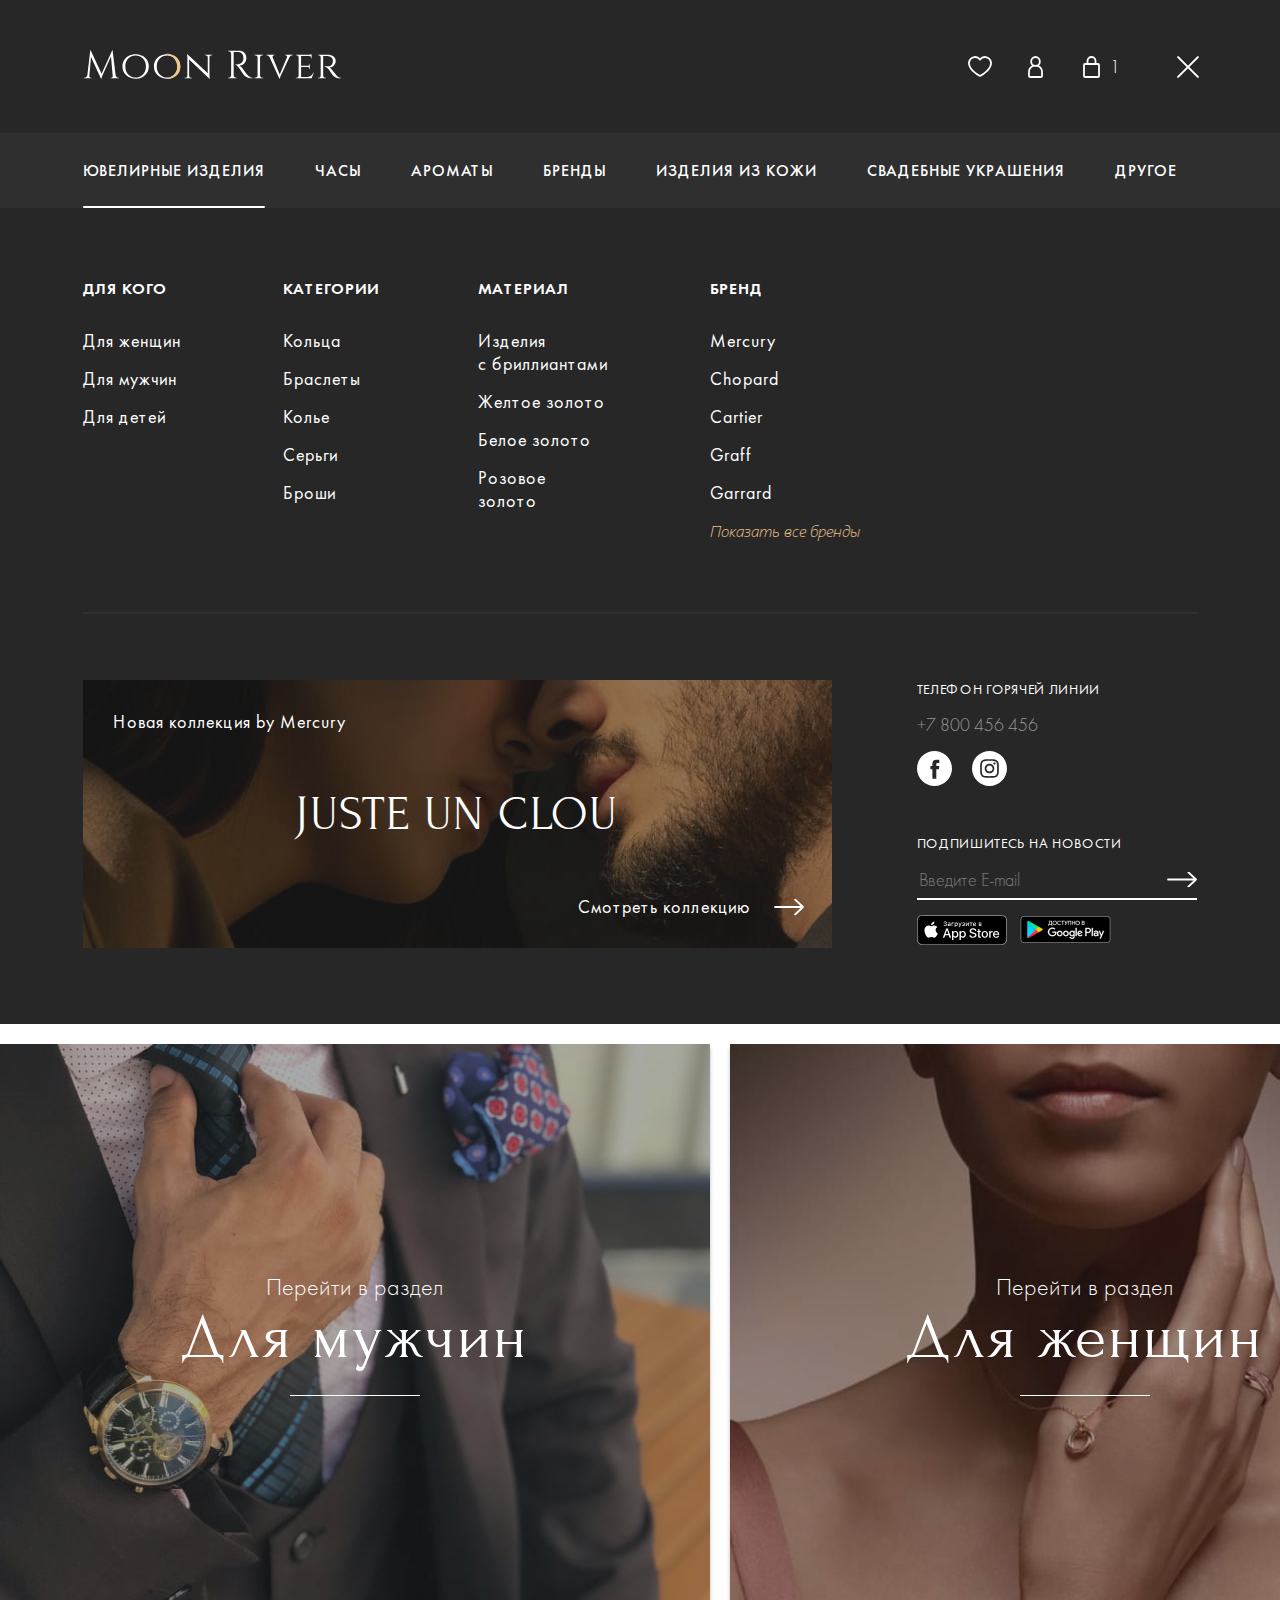
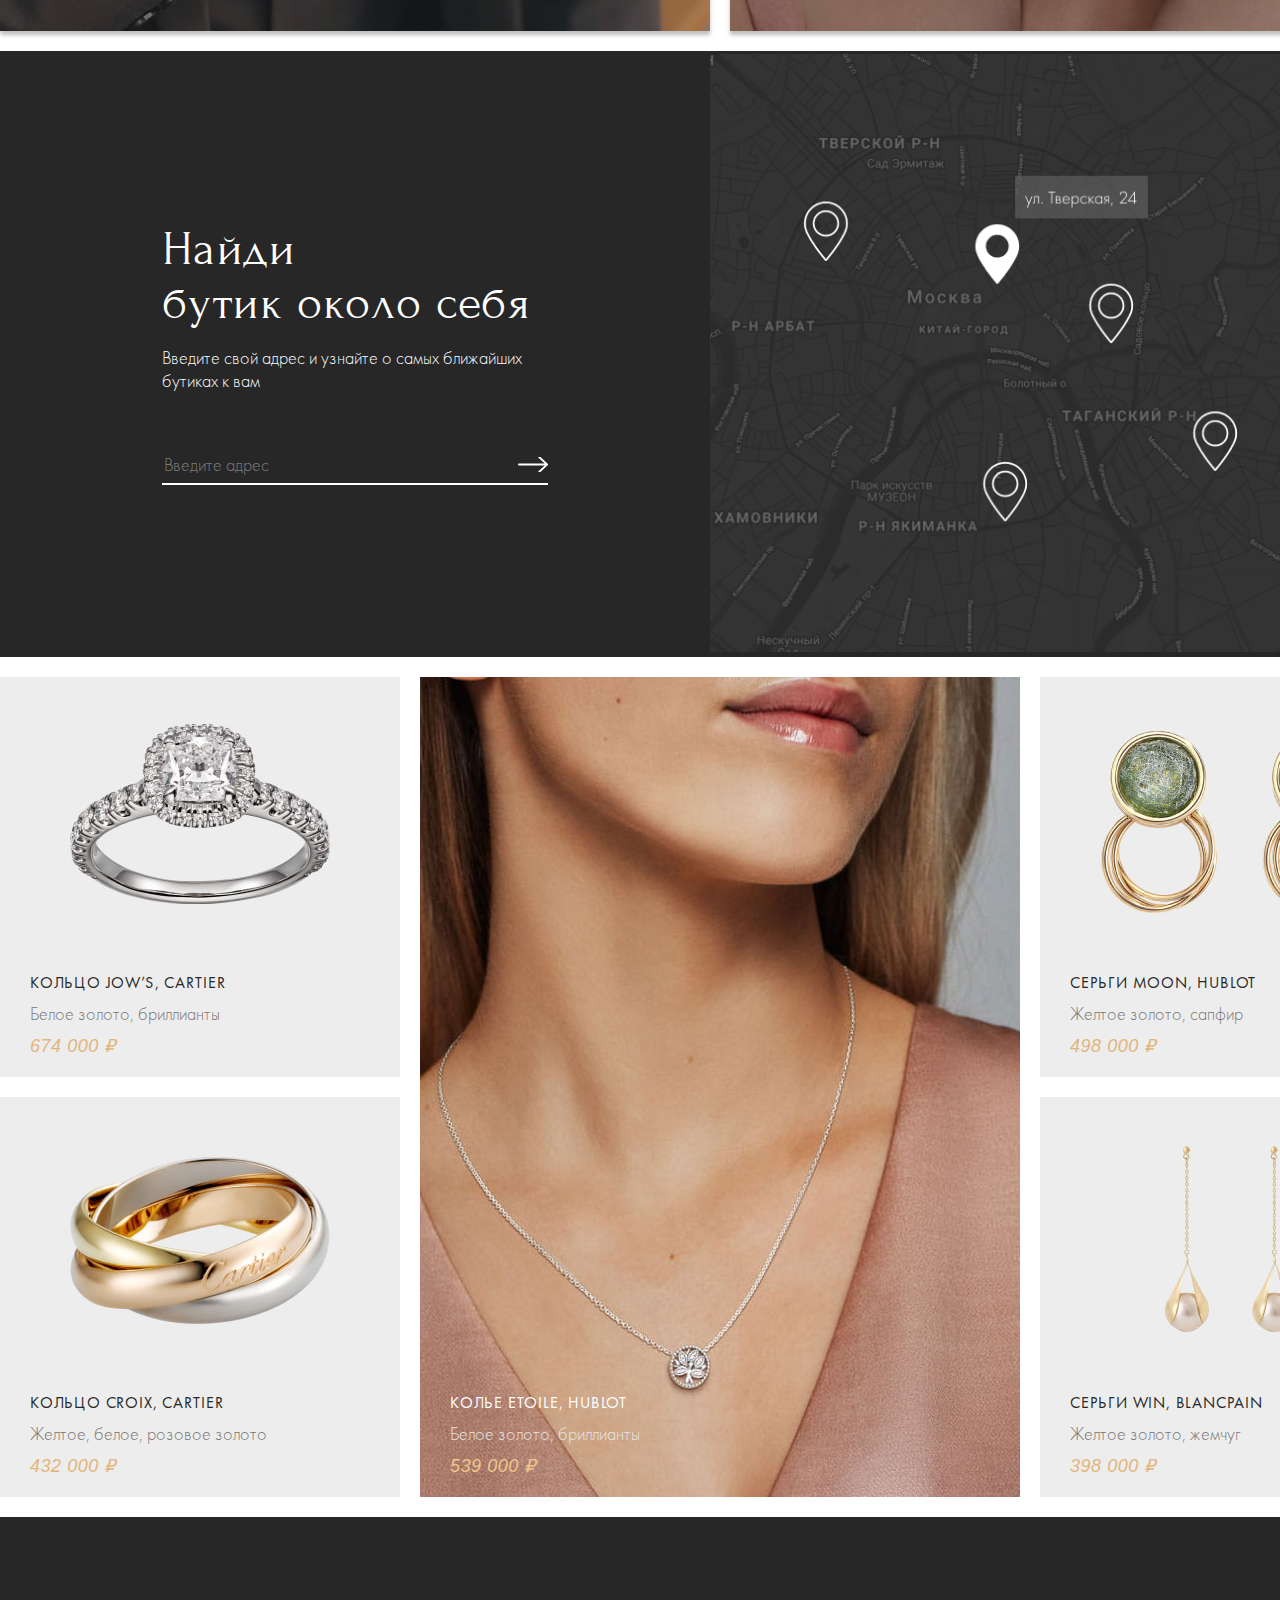
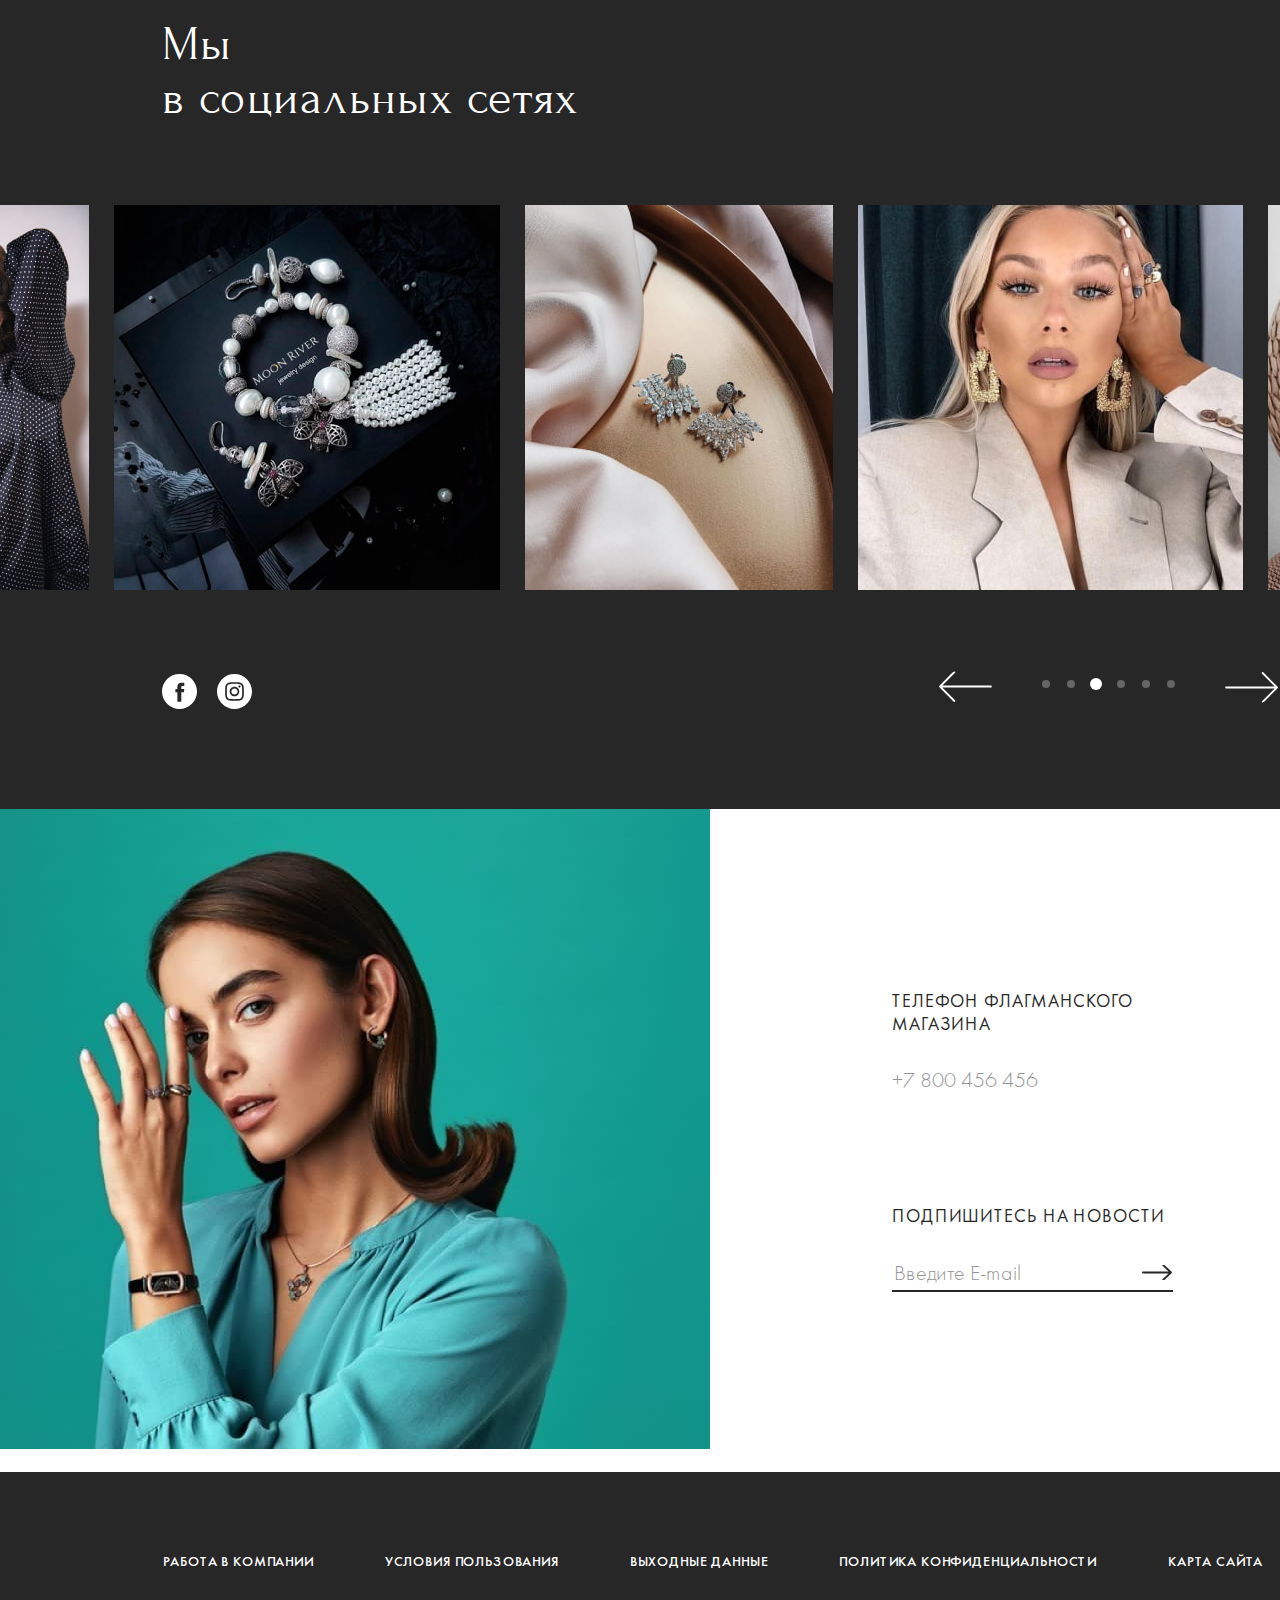
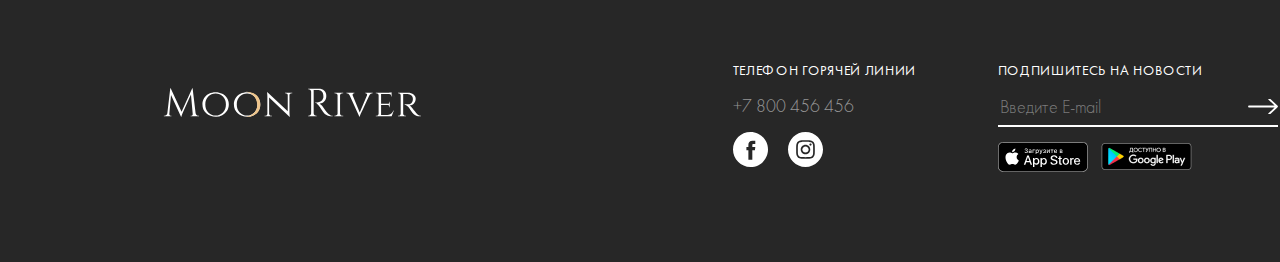
==== commit cc272fac: "Исправляет страницу с поповером" ====
--- a/popover.html
+++ b/popover.html
@@ -32,7 +32,7 @@
 
             </li>
           </ul>
-          <a class="menu-burger-button" href="#">
+          <a class="menu-burger-button" href="popover.html">
             <span class="visually-hidden">Меню</span>
             <span class="burger-icon"></span>
           </a>
@@ -43,7 +43,6 @@
       <div class="popover-content">
         <header class="main-header popover-header">
           <div class="container-center">
-            <h1 class="visually-hidden">Moon River</h1>
             <nav class="main-nav">
               <a class="header-logo">
                 <img class="header-logo-img light-logo" src="images/light-logo.svg" width="258" height="53" alt="Логотип «Moon River».">
@@ -219,8 +218,8 @@
               <section class="footer-subscribe subscribe">
                 <h2 class="subscribe-title footer-title">Подпишитесь на новости</h2>
                 <form class="footer-subscribe-form form" action="https://echo.htmlacademy.ru/" method="post">
-                  <label class="visually-hidden" for="footer-subscribe">Введите E-mail</label>
-                  <input class="footer-subscribe-field field" type="email" id="footer-subscribe" name="subscribe" placeholder="Введите E-mail" required>
+                  <label class="visually-hidden" for="popover-footer-subscribe">Введите E-mail</label>
+                  <input class="footer-subscribe-field field" type="email" id="popover-footer-subscribe" name="subscribe" placeholder="Введите E-mail" required>
                   <button class="footer-subscribe-button form-button" type="submit">
                     <span class="visually-hidden">Отправить</span>
                   </button>
@@ -528,5 +527,6 @@
         </div>
       </div>
     </footer>
+    <script src="scripts/script.js"></script>
   </body>
 </html>
--- a/styles/styles.css
+++ b/styles/styles.css
@@ -160,9 +160,12 @@
 
 .cart-counter {
   position: absolute;
-  right: 0;
+  left: 100%;
+  min-width: 20px;
+  max-width: 25px;
   font-size: 18px;
   font-weight: 300;
+  transform: translateX(-50%);
 }
 
 .menu-burger-button {
@@ -972,7 +975,9 @@
 .banner-content-link {
   position: relative;
   align-self: flex-end;
+  box-sizing: border-box;
   min-width: 224px;
+  padding-right: 30px;
   color: #ffffff;
   text-decoration: none;
 }
@@ -986,9 +991,10 @@
   width: 31px;
   height: 17px;
   background-image: url("../images/arrow-button.svg");
+  background-repeat: no-repeat;
+  background-position: center;
   transform: translateY(-50%);
 }
-
 
 .popover .footer-contacts-list {
   margin-bottom: 48px;
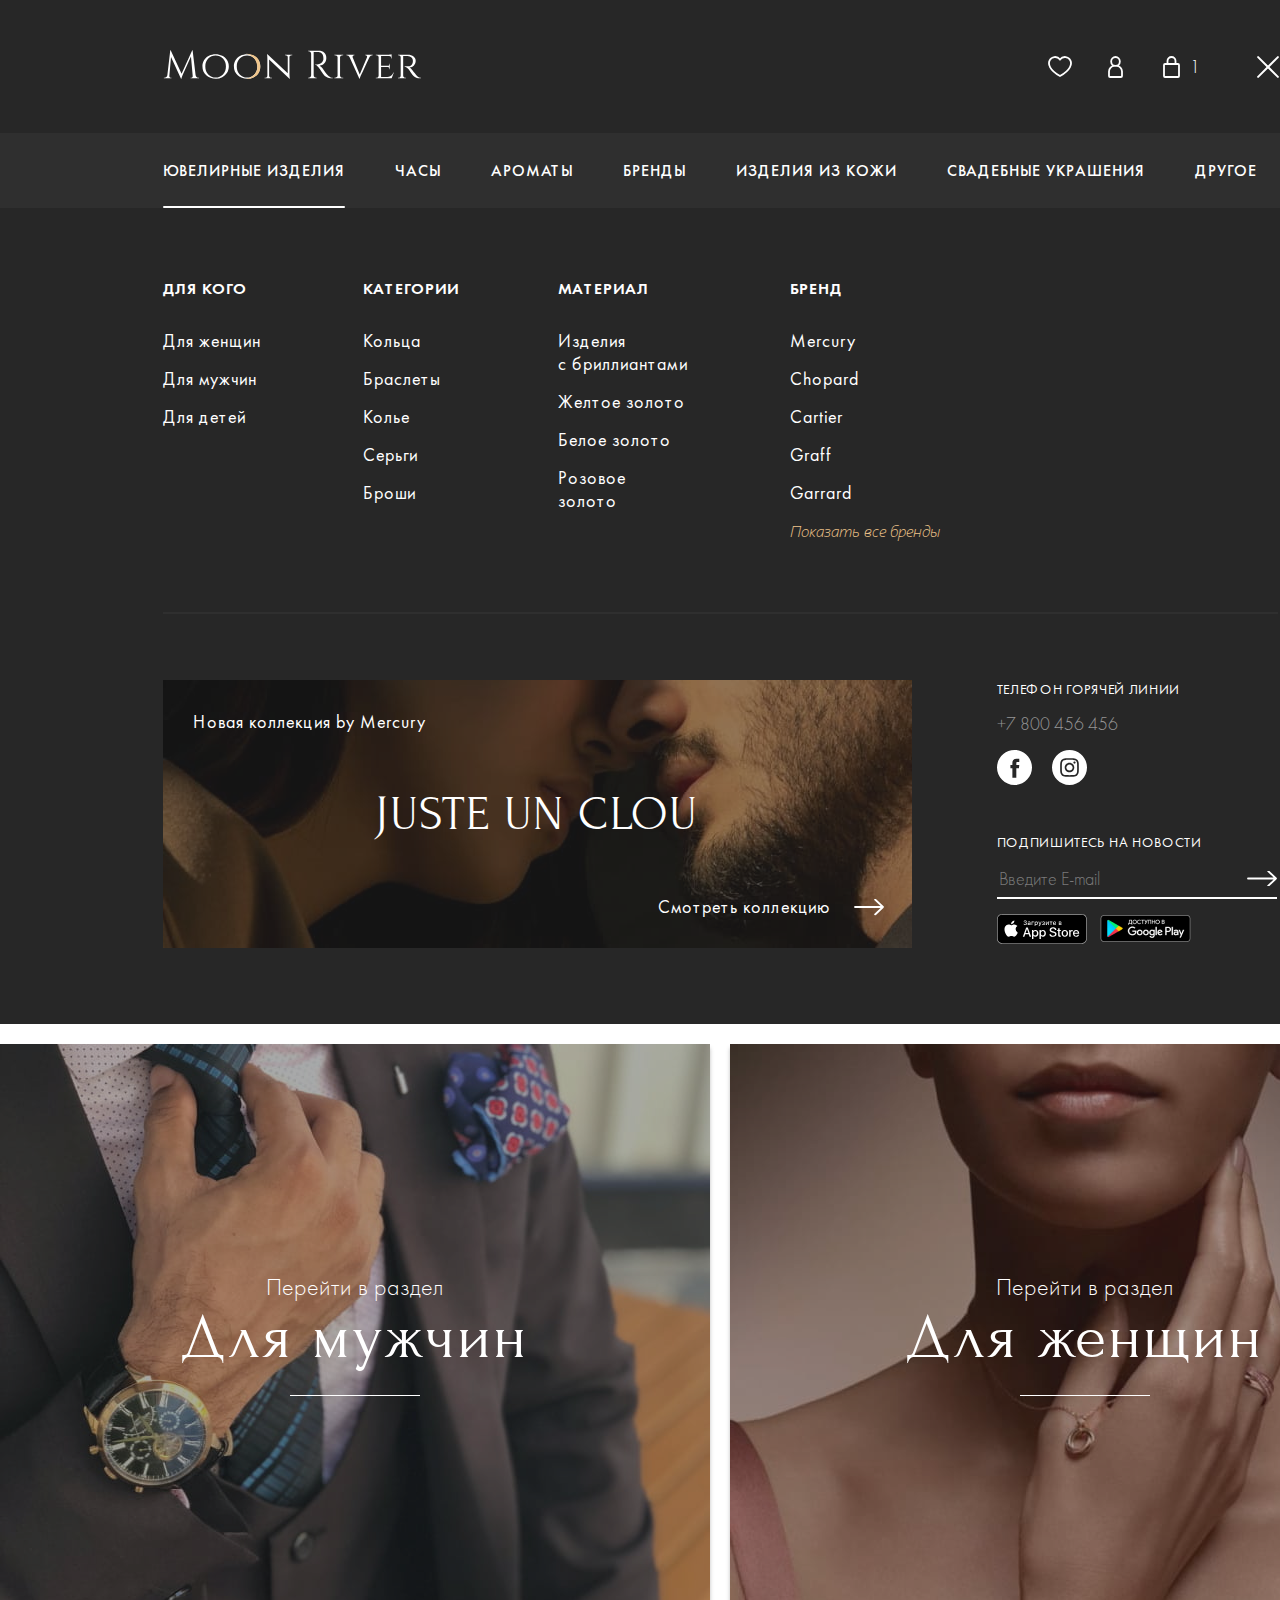
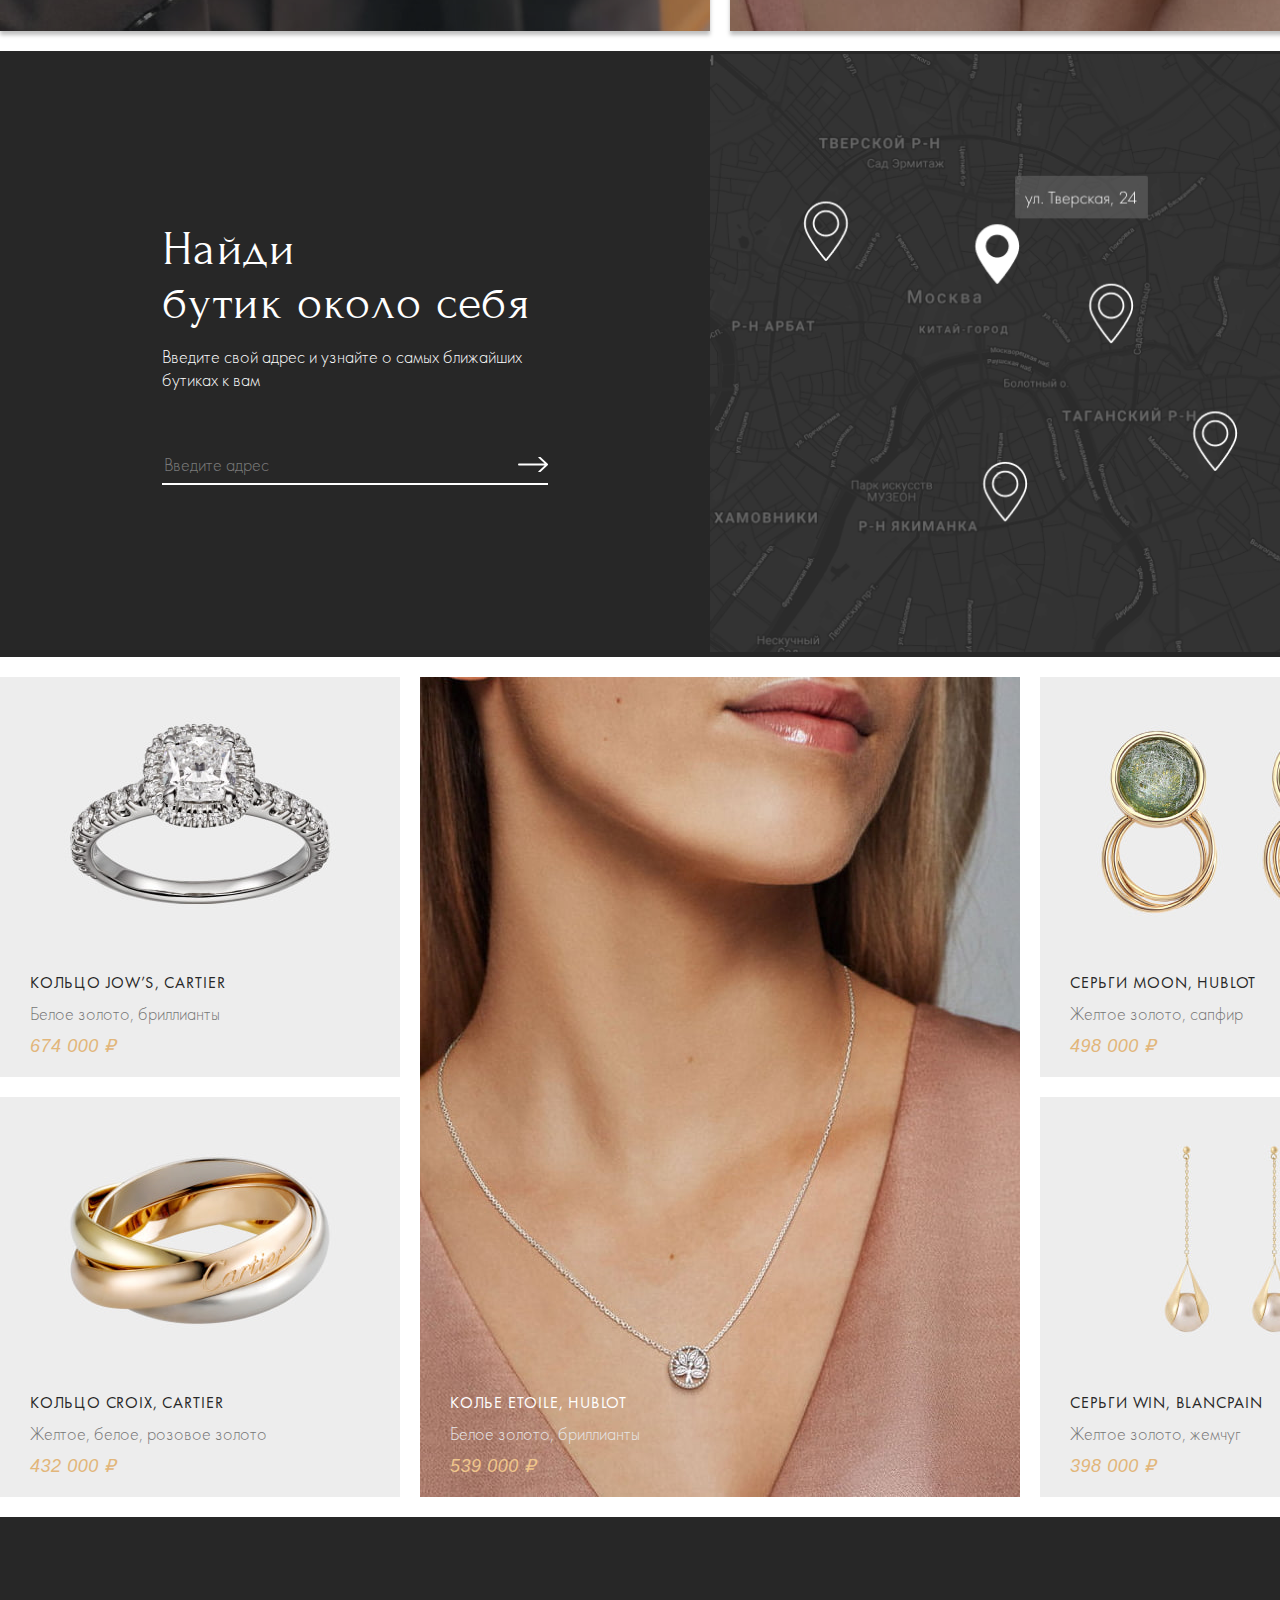
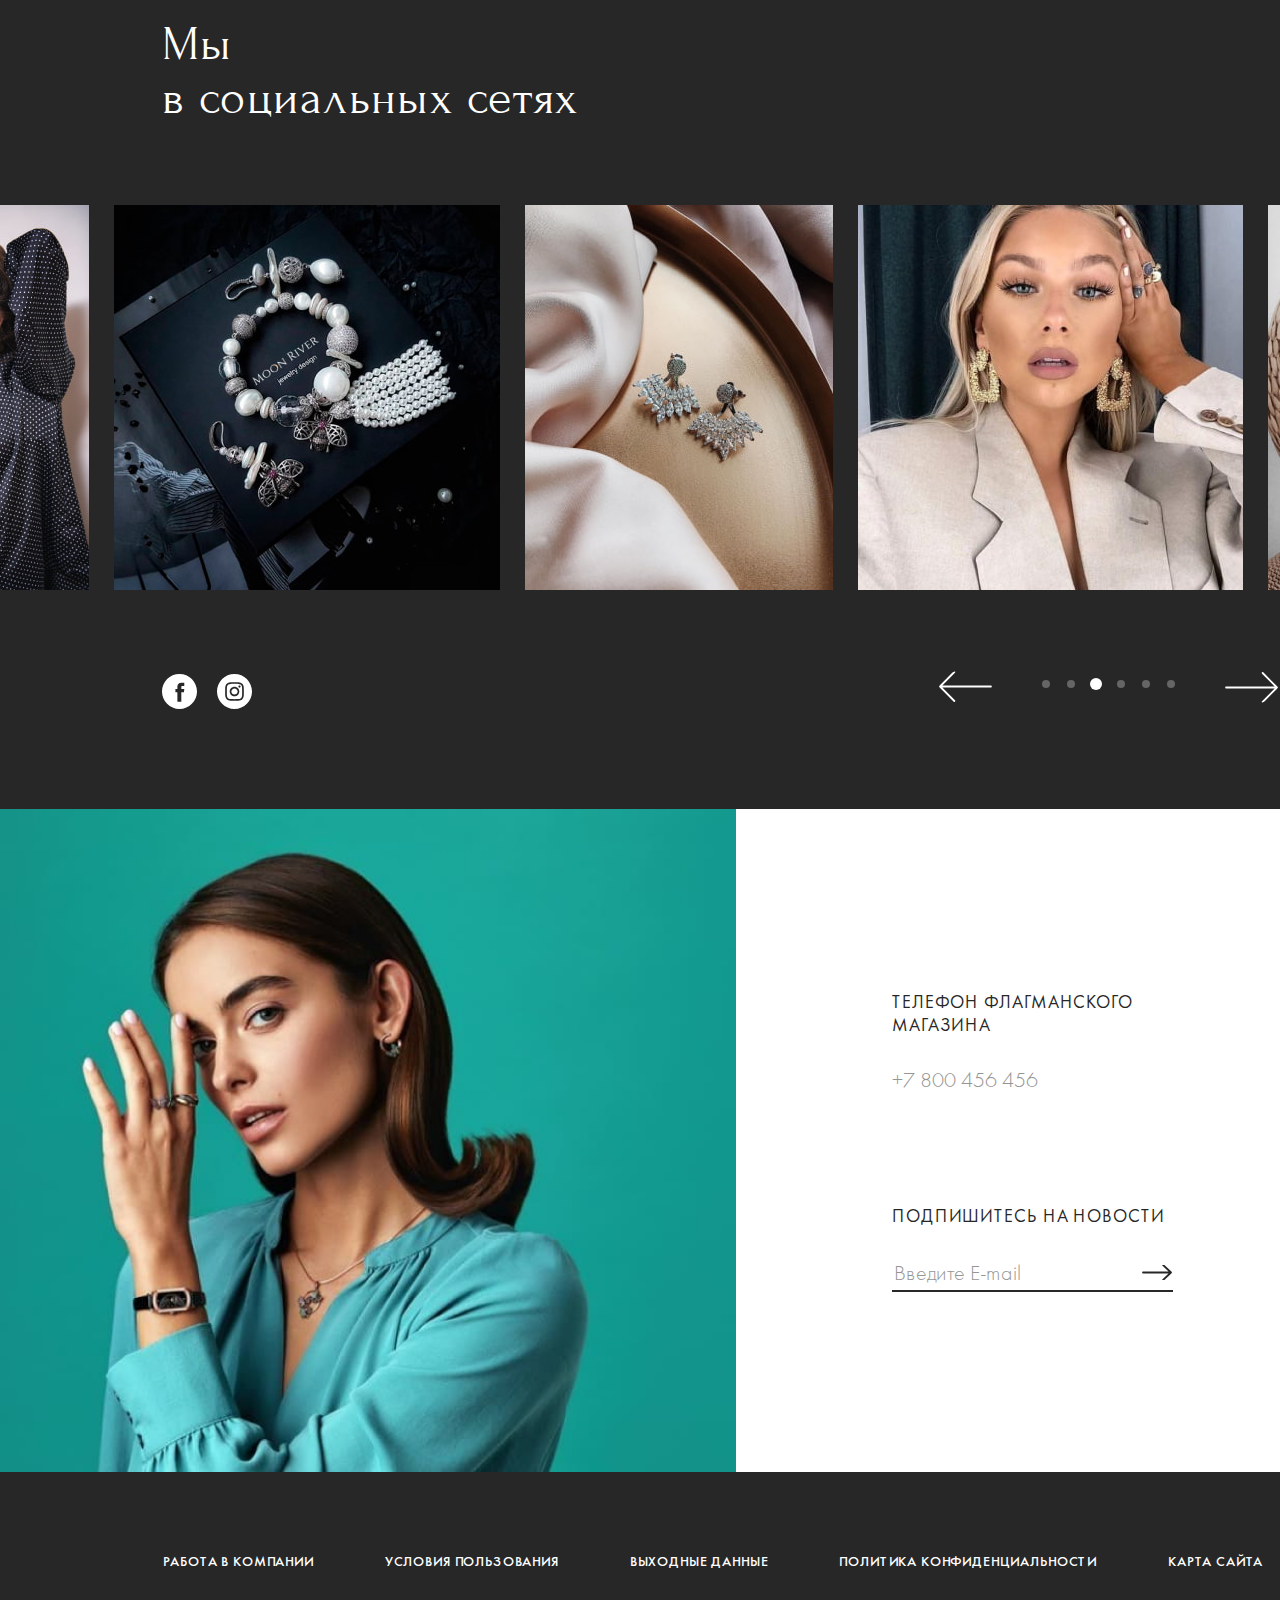
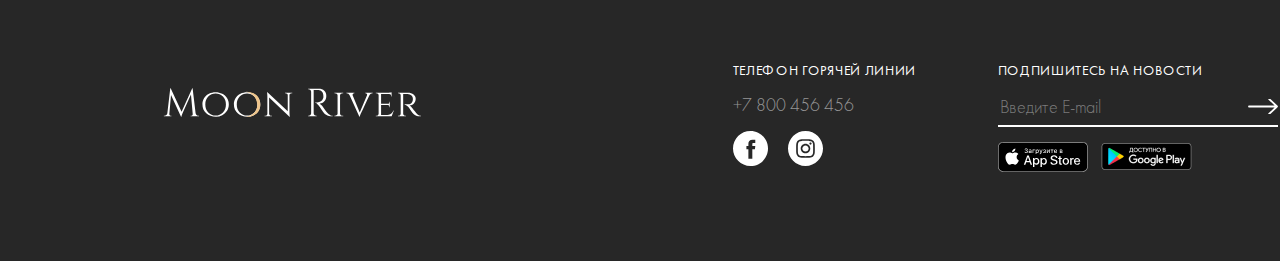
==== commit 3fe93a06: "Обновляет popover.html" ====
--- a/popover.html
+++ b/popover.html
@@ -196,18 +196,18 @@
                       <li class="social-list-item">
                         <a class="social-link" href="#">
                           <span class="visually-hidden">Facebook</span>
-                          <svg xmlns="http://www.w3.org/2000/svg" width="35" height="35" fill="none" viewBox="0 0 35 35">
-                            <path fill="#fff" fill-rule="evenodd" d="M17.5 0C7.835 0 0 7.835 0 17.5S7.835 35 17.5 35 35 27.165 35 17.5 27.165 0 17.5 0Zm1.824 18.269v9.52h-3.94v-9.52h-1.967v-3.28h1.968v-1.97c0-2.677 1.111-4.269 4.268-4.269h2.629v3.281h-1.643c-1.23 0-1.31.459-1.31 1.315l-.005 1.642H22.3l-.348 3.28h-2.628Z" clip-rule="evenodd"/>
+                          <svg class="social-link-icon" xmlns="http://www.w3.org/2000/svg" width="35" height="35" fill="none" viewBox="0 0 35 35">
+                            <path fill-rule="evenodd" d="M17.5 0C7.835 0 0 7.835 0 17.5S7.835 35 17.5 35 35 27.165 35 17.5 27.165 0 17.5 0Zm1.824 18.269v9.52h-3.94v-9.52h-1.967v-3.28h1.968v-1.97c0-2.677 1.111-4.269 4.268-4.269h2.629v3.281h-1.643c-1.23 0-1.31.459-1.31 1.315l-.005 1.642H22.3l-.348 3.28h-2.628Z" clip-rule="evenodd"/>
                           </svg>
                         </a>
                       </li>
                       <li class="social-list-item">
                         <a class="social-link" href="#">
                           <span class="visually-hidden">Instagram</span>
-                          <svg xmlns="http://www.w3.org/2000/svg" width="35" height="35" fill="none" viewBox="0 0 35 35">
-                            <path fill="#fff" fill-rule="evenodd" d="M17.5 0C7.835 0 0 7.835 0 17.5S7.835 35 17.5 35 35 27.165 35 17.5 27.165 0 17.5 0Zm-3.8477 8.223c.9956-.0453 1.3137-.0564 3.8485-.0564h-.0029c2.5356 0 2.8525.011 3.8481.0564.9936.0455 1.6722.2028 2.2672.4336.6145.2382 1.1337.557 1.6528 1.0763.5192.5187.8381 1.0395 1.0773 1.6533.2294.5935.3869 1.2717.4336 2.2653.0447.9956.0564 1.3137.0564 3.8485 0 2.5348-.0117 2.8522-.0564 3.8477-.0467.9933-.2042 1.6717-.4336 2.2653-.2392.6137-.5581 1.1344-1.0773 1.6532-.5186.5192-1.0385.8389-1.6522 1.0773-.5938.2308-1.2728.3881-2.2665.4336-.9955.0453-1.3127.0564-3.8477.0564-2.5346 0-2.8525-.0111-3.8481-.0564-.9934-.0455-1.6718-.2028-2.2656-.4336-.6135-.2384-1.1343-.5581-1.6528-1.0773-.519-.5188-.838-1.0395-1.0765-1.6534-.2306-.5934-.388-1.2716-.4336-2.2653-.0451-.9955-.0564-1.3127-.0564-3.8475s.0117-2.8531.0562-3.8487c.0447-.9932.2022-1.6716.4336-2.2653.2392-.6136.558-1.1344 1.0772-1.6531.5188-.519 1.0396-.838 1.6534-1.0763.5935-.2308 1.2717-.3881 2.2653-.4336Z" clip-rule="evenodd"/>
-                            <path fill="#fff" fill-rule="evenodd" d="M16.6637 9.8486c.1625-.0002.3374-.0001.5262 0h.3111c2.492 0 2.7873.009 3.7714.0537.91.0416 1.4039.1937 1.7329.3214.4356.1692.7461.3714 1.0726.6981.3267.3267.5289.6378.6985 1.0733.1277.3287.28.8226.3214 1.7326.0447.9839.0544 1.2794.0544 3.7703 0 2.4908-.0097 2.7864-.0544 3.7703-.0416.91-.1937 1.4039-.3214 1.7325-.1692.4356-.3718.7457-.6985 1.0722-.3267.3267-.6368.5289-1.0726.6981-.3286.1283-.8229.28-1.7329.3216-.9839.0447-1.2794.0544-3.7714.0544-2.4923 0-2.7876-.0097-3.7715-.0544-.91-.042-1.4039-.1941-1.7331-.3218-.4356-.1692-.7467-.3714-1.0734-.6981-.3266-.3267-.5289-.637-.6984-1.0728-.1278-.3286-.28-.8225-.3215-1.7325-.0447-.9839-.0536-1.2794-.0536-3.7719 0-2.4924.009-2.7864.0536-3.7703.0417-.91.1937-1.4039.3215-1.7329.1691-.4355.3718-.7467.6984-1.0733.3267-.3267.6378-.5289 1.0734-.6985.329-.1283.8231-.28 1.7331-.3218.861-.0389 1.1947-.0505 2.9342-.0525v.0023Zm5.8191 1.5498c-.6183 0-1.12.5011-1.12 1.1196 0 .6183.5017 1.12 1.12 1.12.6184 0 1.12-.5017 1.12-1.12 0-.6183-.5016-1.12-1.12-1.12v.0004Zm-9.7751 6.1018c0-2.647 2.1461-4.7931 4.7931-4.7931h-.0002c2.647 0 4.7925 2.1461 4.7925 4.7931s-2.1453 4.7921-4.7923 4.7921-4.7931-2.1451-4.7931-4.7921Z" clip-rule="evenodd"/>
-                            <path fill="#fff" fill-rule="evenodd" d="M17.501 14.389c1.7182 0 3.1112 1.3929 3.1112 3.1112 0 1.7181-1.393 3.1111-3.1112 3.1111-1.7183 0-3.1111-1.393-3.1111-3.1111 0-1.7183 1.3928-3.1112 3.1111-3.1112Z" clip-rule="evenodd"/>
+                          <svg class="social-link-icon" xmlns="http://www.w3.org/2000/svg" width="35" height="35" fill="none" viewBox="0 0 35 35">
+                            <path fill-rule="evenodd" d="M17.5 0C7.835 0 0 7.835 0 17.5S7.835 35 17.5 35 35 27.165 35 17.5 27.165 0 17.5 0Zm-3.8477 8.223c.9956-.0453 1.3137-.0564 3.8485-.0564h-.0029c2.5356 0 2.8525.011 3.8481.0564.9936.0455 1.6722.2028 2.2672.4336.6145.2382 1.1337.557 1.6528 1.0763.5192.5187.8381 1.0395 1.0773 1.6533.2294.5935.3869 1.2717.4336 2.2653.0447.9956.0564 1.3137.0564 3.8485 0 2.5348-.0117 2.8522-.0564 3.8477-.0467.9933-.2042 1.6717-.4336 2.2653-.2392.6137-.5581 1.1344-1.0773 1.6532-.5186.5192-1.0385.8389-1.6522 1.0773-.5938.2308-1.2728.3881-2.2665.4336-.9955.0453-1.3127.0564-3.8477.0564-2.5346 0-2.8525-.0111-3.8481-.0564-.9934-.0455-1.6718-.2028-2.2656-.4336-.6135-.2384-1.1343-.5581-1.6528-1.0773-.519-.5188-.838-1.0395-1.0765-1.6534-.2306-.5934-.388-1.2716-.4336-2.2653-.0451-.9955-.0564-1.3127-.0564-3.8475s.0117-2.8531.0562-3.8487c.0447-.9932.2022-1.6716.4336-2.2653.2392-.6136.558-1.1344 1.0772-1.6531.5188-.519 1.0396-.838 1.6534-1.0763.5935-.2308 1.2717-.3881 2.2653-.4336Z" clip-rule="evenodd"/>
+                            <path fill-rule="evenodd" d="M16.6637 9.8486c.1625-.0002.3374-.0001.5262 0h.3111c2.492 0 2.7873.009 3.7714.0537.91.0416 1.4039.1937 1.7329.3214.4356.1692.7461.3714 1.0726.6981.3267.3267.5289.6378.6985 1.0733.1277.3287.28.8226.3214 1.7326.0447.9839.0544 1.2794.0544 3.7703 0 2.4908-.0097 2.7864-.0544 3.7703-.0416.91-.1937 1.4039-.3214 1.7325-.1692.4356-.3718.7457-.6985 1.0722-.3267.3267-.6368.5289-1.0726.6981-.3286.1283-.8229.28-1.7329.3216-.9839.0447-1.2794.0544-3.7714.0544-2.4923 0-2.7876-.0097-3.7715-.0544-.91-.042-1.4039-.1941-1.7331-.3218-.4356-.1692-.7467-.3714-1.0734-.6981-.3266-.3267-.5289-.637-.6984-1.0728-.1278-.3286-.28-.8225-.3215-1.7325-.0447-.9839-.0536-1.2794-.0536-3.7719 0-2.4924.009-2.7864.0536-3.7703.0417-.91.1937-1.4039.3215-1.7329.1691-.4355.3718-.7467.6984-1.0733.3267-.3267.6378-.5289 1.0734-.6985.329-.1283.8231-.28 1.7331-.3218.861-.0389 1.1947-.0505 2.9342-.0525v.0023Zm5.8191 1.5498c-.6183 0-1.12.5011-1.12 1.1196 0 .6183.5017 1.12 1.12 1.12.6184 0 1.12-.5017 1.12-1.12 0-.6183-.5016-1.12-1.12-1.12v.0004Zm-9.7751 6.1018c0-2.647 2.1461-4.7931 4.7931-4.7931h-.0002c2.647 0 4.7925 2.1461 4.7925 4.7931s-2.1453 4.7921-4.7923 4.7921-4.7931-2.1451-4.7931-4.7921Z" clip-rule="evenodd"/>
+                            <path fill-rule="evenodd" d="M17.501 14.389c1.7182 0 3.1112 1.3929 3.1112 3.1112 0 1.7181-1.393 3.1111-3.1112 3.1111-1.7183 0-3.1111-1.393-3.1111-3.1111 0-1.7183 1.3928-3.1112 3.1111-3.1112Z" clip-rule="evenodd"/>
                           </svg>
                         </a>
                       </li>
@@ -259,7 +259,7 @@
           </article>
           <ul class="language-menu">
             <li class="language-menu-item">
-              <a class="language-menu-link language-menu-current" href="#">Ru</a>
+              <a class="language-menu-link language-menu-current">Ru</a>
             </li>
             <li class="language-menu-item">
               <a class="language-menu-link" href="#">En</a>
@@ -409,18 +409,18 @@
             <li class="social-list-item">
               <a class="social-link facebook" href="#">
                 <span class="visually-hidden">Facebook</span>
-                <svg xmlns="http://www.w3.org/2000/svg" width="35" height="35" fill="none" viewBox="0 0 35 35">
-                  <path fill="#fff" fill-rule="evenodd" d="M17.5 0C7.835 0 0 7.835 0 17.5S7.835 35 17.5 35 35 27.165 35 17.5 27.165 0 17.5 0Zm1.824 18.269v9.52h-3.94v-9.52h-1.967v-3.28h1.968v-1.97c0-2.677 1.111-4.269 4.268-4.269h2.629v3.281h-1.643c-1.23 0-1.31.459-1.31 1.315l-.005 1.642H22.3l-.348 3.28h-2.628Z" clip-rule="evenodd"/>
+                <svg class="social-link-icon" xmlns="http://www.w3.org/2000/svg" width="35" height="35" fill="none" viewBox="0 0 35 35">
+                  <path fill-rule="evenodd" d="M17.5 0C7.835 0 0 7.835 0 17.5S7.835 35 17.5 35 35 27.165 35 17.5 27.165 0 17.5 0Zm1.824 18.269v9.52h-3.94v-9.52h-1.967v-3.28h1.968v-1.97c0-2.677 1.111-4.269 4.268-4.269h2.629v3.281h-1.643c-1.23 0-1.31.459-1.31 1.315l-.005 1.642H22.3l-.348 3.28h-2.628Z" clip-rule="evenodd"/>
                 </svg>
               </a>
             </li>
             <li class="social-list-item">
               <a class="social-link instagram" href="#">
                 <span class="visually-hidden">Instagram</span>
-                <svg xmlns="http://www.w3.org/2000/svg" width="35" height="35" fill="none" viewBox="0 0 35 35">
-                  <path fill="#fff" fill-rule="evenodd" d="M17.5 0C7.835 0 0 7.835 0 17.5S7.835 35 17.5 35 35 27.165 35 17.5 27.165 0 17.5 0Zm-3.8477 8.223c.9956-.0453 1.3137-.0564 3.8485-.0564h-.0029c2.5356 0 2.8525.011 3.8481.0564.9936.0455 1.6722.2028 2.2672.4336.6145.2382 1.1337.557 1.6528 1.0763.5192.5187.8381 1.0395 1.0773 1.6533.2294.5935.3869 1.2717.4336 2.2653.0447.9956.0564 1.3137.0564 3.8485 0 2.5348-.0117 2.8522-.0564 3.8477-.0467.9933-.2042 1.6717-.4336 2.2653-.2392.6137-.5581 1.1344-1.0773 1.6532-.5186.5192-1.0385.8389-1.6522 1.0773-.5938.2308-1.2728.3881-2.2665.4336-.9955.0453-1.3127.0564-3.8477.0564-2.5346 0-2.8525-.0111-3.8481-.0564-.9934-.0455-1.6718-.2028-2.2656-.4336-.6135-.2384-1.1343-.5581-1.6528-1.0773-.519-.5188-.838-1.0395-1.0765-1.6534-.2306-.5934-.388-1.2716-.4336-2.2653-.0451-.9955-.0564-1.3127-.0564-3.8475s.0117-2.8531.0562-3.8487c.0447-.9932.2022-1.6716.4336-2.2653.2392-.6136.558-1.1344 1.0772-1.6531.5188-.519 1.0396-.838 1.6534-1.0763.5935-.2308 1.2717-.3881 2.2653-.4336Z" clip-rule="evenodd"/>
-                  <path fill="#fff" fill-rule="evenodd" d="M16.6637 9.8486c.1625-.0002.3374-.0001.5262 0h.3111c2.492 0 2.7873.009 3.7714.0537.91.0416 1.4039.1937 1.7329.3214.4356.1692.7461.3714 1.0726.6981.3267.3267.5289.6378.6985 1.0733.1277.3287.28.8226.3214 1.7326.0447.9839.0544 1.2794.0544 3.7703 0 2.4908-.0097 2.7864-.0544 3.7703-.0416.91-.1937 1.4039-.3214 1.7325-.1692.4356-.3718.7457-.6985 1.0722-.3267.3267-.6368.5289-1.0726.6981-.3286.1283-.8229.28-1.7329.3216-.9839.0447-1.2794.0544-3.7714.0544-2.4923 0-2.7876-.0097-3.7715-.0544-.91-.042-1.4039-.1941-1.7331-.3218-.4356-.1692-.7467-.3714-1.0734-.6981-.3266-.3267-.5289-.637-.6984-1.0728-.1278-.3286-.28-.8225-.3215-1.7325-.0447-.9839-.0536-1.2794-.0536-3.7719 0-2.4924.009-2.7864.0536-3.7703.0417-.91.1937-1.4039.3215-1.7329.1691-.4355.3718-.7467.6984-1.0733.3267-.3267.6378-.5289 1.0734-.6985.329-.1283.8231-.28 1.7331-.3218.861-.0389 1.1947-.0505 2.9342-.0525v.0023Zm5.8191 1.5498c-.6183 0-1.12.5011-1.12 1.1196 0 .6183.5017 1.12 1.12 1.12.6184 0 1.12-.5017 1.12-1.12 0-.6183-.5016-1.12-1.12-1.12v.0004Zm-9.7751 6.1018c0-2.647 2.1461-4.7931 4.7931-4.7931h-.0002c2.647 0 4.7925 2.1461 4.7925 4.7931s-2.1453 4.7921-4.7923 4.7921-4.7931-2.1451-4.7931-4.7921Z" clip-rule="evenodd"/>
-                  <path fill="#fff" fill-rule="evenodd" d="M17.501 14.389c1.7182 0 3.1112 1.3929 3.1112 3.1112 0 1.7181-1.393 3.1111-3.1112 3.1111-1.7183 0-3.1111-1.393-3.1111-3.1111 0-1.7183 1.3928-3.1112 3.1111-3.1112Z" clip-rule="evenodd"/>
+                <svg class="social-link-icon" xmlns="http://www.w3.org/2000/svg" width="35" height="35" fill="none" viewBox="0 0 35 35">
+                  <path fill-rule="evenodd" d="M17.5 0C7.835 0 0 7.835 0 17.5S7.835 35 17.5 35 35 27.165 35 17.5 27.165 0 17.5 0Zm-3.8477 8.223c.9956-.0453 1.3137-.0564 3.8485-.0564h-.0029c2.5356 0 2.8525.011 3.8481.0564.9936.0455 1.6722.2028 2.2672.4336.6145.2382 1.1337.557 1.6528 1.0763.5192.5187.8381 1.0395 1.0773 1.6533.2294.5935.3869 1.2717.4336 2.2653.0447.9956.0564 1.3137.0564 3.8485 0 2.5348-.0117 2.8522-.0564 3.8477-.0467.9933-.2042 1.6717-.4336 2.2653-.2392.6137-.5581 1.1344-1.0773 1.6532-.5186.5192-1.0385.8389-1.6522 1.0773-.5938.2308-1.2728.3881-2.2665.4336-.9955.0453-1.3127.0564-3.8477.0564-2.5346 0-2.8525-.0111-3.8481-.0564-.9934-.0455-1.6718-.2028-2.2656-.4336-.6135-.2384-1.1343-.5581-1.6528-1.0773-.519-.5188-.838-1.0395-1.0765-1.6534-.2306-.5934-.388-1.2716-.4336-2.2653-.0451-.9955-.0564-1.3127-.0564-3.8475s.0117-2.8531.0562-3.8487c.0447-.9932.2022-1.6716.4336-2.2653.2392-.6136.558-1.1344 1.0772-1.6531.5188-.519 1.0396-.838 1.6534-1.0763.5935-.2308 1.2717-.3881 2.2653-.4336Z" clip-rule="evenodd"/>
+                  <path fill-rule="evenodd" d="M16.6637 9.8486c.1625-.0002.3374-.0001.5262 0h.3111c2.492 0 2.7873.009 3.7714.0537.91.0416 1.4039.1937 1.7329.3214.4356.1692.7461.3714 1.0726.6981.3267.3267.5289.6378.6985 1.0733.1277.3287.28.8226.3214 1.7326.0447.9839.0544 1.2794.0544 3.7703 0 2.4908-.0097 2.7864-.0544 3.7703-.0416.91-.1937 1.4039-.3214 1.7325-.1692.4356-.3718.7457-.6985 1.0722-.3267.3267-.6368.5289-1.0726.6981-.3286.1283-.8229.28-1.7329.3216-.9839.0447-1.2794.0544-3.7714.0544-2.4923 0-2.7876-.0097-3.7715-.0544-.91-.042-1.4039-.1941-1.7331-.3218-.4356-.1692-.7467-.3714-1.0734-.6981-.3266-.3267-.5289-.637-.6984-1.0728-.1278-.3286-.28-.8225-.3215-1.7325-.0447-.9839-.0536-1.2794-.0536-3.7719 0-2.4924.009-2.7864.0536-3.7703.0417-.91.1937-1.4039.3215-1.7329.1691-.4355.3718-.7467.6984-1.0733.3267-.3267.6378-.5289 1.0734-.6985.329-.1283.8231-.28 1.7331-.3218.861-.0389 1.1947-.0505 2.9342-.0525v.0023Zm5.8191 1.5498c-.6183 0-1.12.5011-1.12 1.1196 0 .6183.5017 1.12 1.12 1.12.6184 0 1.12-.5017 1.12-1.12 0-.6183-.5016-1.12-1.12-1.12v.0004Zm-9.7751 6.1018c0-2.647 2.1461-4.7931 4.7931-4.7931h-.0002c2.647 0 4.7925 2.1461 4.7925 4.7931s-2.1453 4.7921-4.7923 4.7921-4.7931-2.1451-4.7931-4.7921Z" clip-rule="evenodd"/>
+                  <path fill-rule="evenodd" d="M17.501 14.389c1.7182 0 3.1112 1.3929 3.1112 3.1112 0 1.7181-1.393 3.1111-3.1112 3.1111-1.7183 0-3.1111-1.393-3.1111-3.1111 0-1.7183 1.3928-3.1112 3.1111-3.1112Z" clip-rule="evenodd"/>
                 </svg>
               </a>
             </li>
@@ -482,18 +482,18 @@
                 <li class="social-list-item">
                   <a class="social-link" href="#">
                     <span class="visually-hidden">Facebook</span>
-                    <svg xmlns="http://www.w3.org/2000/svg" width="35" height="35" fill="none" viewBox="0 0 35 35">
-                      <path fill="#fff" fill-rule="evenodd" d="M17.5 0C7.835 0 0 7.835 0 17.5S7.835 35 17.5 35 35 27.165 35 17.5 27.165 0 17.5 0Zm1.824 18.269v9.52h-3.94v-9.52h-1.967v-3.28h1.968v-1.97c0-2.677 1.111-4.269 4.268-4.269h2.629v3.281h-1.643c-1.23 0-1.31.459-1.31 1.315l-.005 1.642H22.3l-.348 3.28h-2.628Z" clip-rule="evenodd"/>
+                    <svg class="social-link-icon" xmlns="http://www.w3.org/2000/svg" width="35" height="35" fill="none" viewBox="0 0 35 35">
+                      <path fill-rule="evenodd" d="M17.5 0C7.835 0 0 7.835 0 17.5S7.835 35 17.5 35 35 27.165 35 17.5 27.165 0 17.5 0Zm1.824 18.269v9.52h-3.94v-9.52h-1.967v-3.28h1.968v-1.97c0-2.677 1.111-4.269 4.268-4.269h2.629v3.281h-1.643c-1.23 0-1.31.459-1.31 1.315l-.005 1.642H22.3l-.348 3.28h-2.628Z" clip-rule="evenodd"/>
                     </svg>
                   </a>
                 </li>
                 <li class="social-list-item">
                   <a class="social-link" href="#">
                     <span class="visually-hidden">Instagram</span>
-                    <svg xmlns="http://www.w3.org/2000/svg" width="35" height="35" fill="none" viewBox="0 0 35 35">
-                      <path fill="#fff" fill-rule="evenodd" d="M17.5 0C7.835 0 0 7.835 0 17.5S7.835 35 17.5 35 35 27.165 35 17.5 27.165 0 17.5 0Zm-3.8477 8.223c.9956-.0453 1.3137-.0564 3.8485-.0564h-.0029c2.5356 0 2.8525.011 3.8481.0564.9936.0455 1.6722.2028 2.2672.4336.6145.2382 1.1337.557 1.6528 1.0763.5192.5187.8381 1.0395 1.0773 1.6533.2294.5935.3869 1.2717.4336 2.2653.0447.9956.0564 1.3137.0564 3.8485 0 2.5348-.0117 2.8522-.0564 3.8477-.0467.9933-.2042 1.6717-.4336 2.2653-.2392.6137-.5581 1.1344-1.0773 1.6532-.5186.5192-1.0385.8389-1.6522 1.0773-.5938.2308-1.2728.3881-2.2665.4336-.9955.0453-1.3127.0564-3.8477.0564-2.5346 0-2.8525-.0111-3.8481-.0564-.9934-.0455-1.6718-.2028-2.2656-.4336-.6135-.2384-1.1343-.5581-1.6528-1.0773-.519-.5188-.838-1.0395-1.0765-1.6534-.2306-.5934-.388-1.2716-.4336-2.2653-.0451-.9955-.0564-1.3127-.0564-3.8475s.0117-2.8531.0562-3.8487c.0447-.9932.2022-1.6716.4336-2.2653.2392-.6136.558-1.1344 1.0772-1.6531.5188-.519 1.0396-.838 1.6534-1.0763.5935-.2308 1.2717-.3881 2.2653-.4336Z" clip-rule="evenodd"/>
-                      <path fill="#fff" fill-rule="evenodd" d="M16.6637 9.8486c.1625-.0002.3374-.0001.5262 0h.3111c2.492 0 2.7873.009 3.7714.0537.91.0416 1.4039.1937 1.7329.3214.4356.1692.7461.3714 1.0726.6981.3267.3267.5289.6378.6985 1.0733.1277.3287.28.8226.3214 1.7326.0447.9839.0544 1.2794.0544 3.7703 0 2.4908-.0097 2.7864-.0544 3.7703-.0416.91-.1937 1.4039-.3214 1.7325-.1692.4356-.3718.7457-.6985 1.0722-.3267.3267-.6368.5289-1.0726.6981-.3286.1283-.8229.28-1.7329.3216-.9839.0447-1.2794.0544-3.7714.0544-2.4923 0-2.7876-.0097-3.7715-.0544-.91-.042-1.4039-.1941-1.7331-.3218-.4356-.1692-.7467-.3714-1.0734-.6981-.3266-.3267-.5289-.637-.6984-1.0728-.1278-.3286-.28-.8225-.3215-1.7325-.0447-.9839-.0536-1.2794-.0536-3.7719 0-2.4924.009-2.7864.0536-3.7703.0417-.91.1937-1.4039.3215-1.7329.1691-.4355.3718-.7467.6984-1.0733.3267-.3267.6378-.5289 1.0734-.6985.329-.1283.8231-.28 1.7331-.3218.861-.0389 1.1947-.0505 2.9342-.0525v.0023Zm5.8191 1.5498c-.6183 0-1.12.5011-1.12 1.1196 0 .6183.5017 1.12 1.12 1.12.6184 0 1.12-.5017 1.12-1.12 0-.6183-.5016-1.12-1.12-1.12v.0004Zm-9.7751 6.1018c0-2.647 2.1461-4.7931 4.7931-4.7931h-.0002c2.647 0 4.7925 2.1461 4.7925 4.7931s-2.1453 4.7921-4.7923 4.7921-4.7931-2.1451-4.7931-4.7921Z" clip-rule="evenodd"/>
-                      <path fill="#fff" fill-rule="evenodd" d="M17.501 14.389c1.7182 0 3.1112 1.3929 3.1112 3.1112 0 1.7181-1.393 3.1111-3.1112 3.1111-1.7183 0-3.1111-1.393-3.1111-3.1111 0-1.7183 1.3928-3.1112 3.1111-3.1112Z" clip-rule="evenodd"/>
+                    <svg class="social-link-icon" xmlns="http://www.w3.org/2000/svg" width="35" height="35" fill="none" viewBox="0 0 35 35">
+                      <path fill-rule="evenodd" d="M17.5 0C7.835 0 0 7.835 0 17.5S7.835 35 17.5 35 35 27.165 35 17.5 27.165 0 17.5 0Zm-3.8477 8.223c.9956-.0453 1.3137-.0564 3.8485-.0564h-.0029c2.5356 0 2.8525.011 3.8481.0564.9936.0455 1.6722.2028 2.2672.4336.6145.2382 1.1337.557 1.6528 1.0763.5192.5187.8381 1.0395 1.0773 1.6533.2294.5935.3869 1.2717.4336 2.2653.0447.9956.0564 1.3137.0564 3.8485 0 2.5348-.0117 2.8522-.0564 3.8477-.0467.9933-.2042 1.6717-.4336 2.2653-.2392.6137-.5581 1.1344-1.0773 1.6532-.5186.5192-1.0385.8389-1.6522 1.0773-.5938.2308-1.2728.3881-2.2665.4336-.9955.0453-1.3127.0564-3.8477.0564-2.5346 0-2.8525-.0111-3.8481-.0564-.9934-.0455-1.6718-.2028-2.2656-.4336-.6135-.2384-1.1343-.5581-1.6528-1.0773-.519-.5188-.838-1.0395-1.0765-1.6534-.2306-.5934-.388-1.2716-.4336-2.2653-.0451-.9955-.0564-1.3127-.0564-3.8475s.0117-2.8531.0562-3.8487c.0447-.9932.2022-1.6716.4336-2.2653.2392-.6136.558-1.1344 1.0772-1.6531.5188-.519 1.0396-.838 1.6534-1.0763.5935-.2308 1.2717-.3881 2.2653-.4336Z" clip-rule="evenodd"/>
+                      <path fill-rule="evenodd" d="M16.6637 9.8486c.1625-.0002.3374-.0001.5262 0h.3111c2.492 0 2.7873.009 3.7714.0537.91.0416 1.4039.1937 1.7329.3214.4356.1692.7461.3714 1.0726.6981.3267.3267.5289.6378.6985 1.0733.1277.3287.28.8226.3214 1.7326.0447.9839.0544 1.2794.0544 3.7703 0 2.4908-.0097 2.7864-.0544 3.7703-.0416.91-.1937 1.4039-.3214 1.7325-.1692.4356-.3718.7457-.6985 1.0722-.3267.3267-.6368.5289-1.0726.6981-.3286.1283-.8229.28-1.7329.3216-.9839.0447-1.2794.0544-3.7714.0544-2.4923 0-2.7876-.0097-3.7715-.0544-.91-.042-1.4039-.1941-1.7331-.3218-.4356-.1692-.7467-.3714-1.0734-.6981-.3266-.3267-.5289-.637-.6984-1.0728-.1278-.3286-.28-.8225-.3215-1.7325-.0447-.9839-.0536-1.2794-.0536-3.7719 0-2.4924.009-2.7864.0536-3.7703.0417-.91.1937-1.4039.3215-1.7329.1691-.4355.3718-.7467.6984-1.0733.3267-.3267.6378-.5289 1.0734-.6985.329-.1283.8231-.28 1.7331-.3218.861-.0389 1.1947-.0505 2.9342-.0525v.0023Zm5.8191 1.5498c-.6183 0-1.12.5011-1.12 1.1196 0 .6183.5017 1.12 1.12 1.12.6184 0 1.12-.5017 1.12-1.12 0-.6183-.5016-1.12-1.12-1.12v.0004Zm-9.7751 6.1018c0-2.647 2.1461-4.7931 4.7931-4.7931h-.0002c2.647 0 4.7925 2.1461 4.7925 4.7931s-2.1453 4.7921-4.7923 4.7921-4.7931-2.1451-4.7931-4.7921Z" clip-rule="evenodd"/>
+                      <path fill-rule="evenodd" d="M17.501 14.389c1.7182 0 3.1112 1.3929 3.1112 3.1112 0 1.7181-1.393 3.1111-3.1112 3.1111-1.7183 0-3.1111-1.393-3.1111-3.1111 0-1.7183 1.3928-3.1112 3.1111-3.1112Z" clip-rule="evenodd"/>
                     </svg>
                   </a>
                 </li>
--- a/styles/styles.css
+++ b/styles/styles.css
@@ -107,6 +107,7 @@
 .main-nav {
   display: flex;
   align-items: flex-start;
+  flex-wrap: wrap;
 }
 
 .header-logo {
@@ -149,6 +150,15 @@
   background-position: center;
 }
 
+.user-navigation-link:hover,
+.user-navigation-link:focus {
+  opacity: 0.6;
+}
+
+.user-navigation-link:active {
+  opacity: 0.3;
+}
+
 .sign-in {
   background-image: url("../images/sign-in-icon.svg");
 }
@@ -191,12 +201,33 @@
   height: 2px;
   margin-bottom: 6px;
   background-color: #ffffff;
+  transition: transform 0.3s ease;
 }
 
 .burger-icon::after {
   top: 100%;
   margin-top: 6px;
   margin-bottom: 0;
+}
+
+.menu-burger-button:hover .burger-icon::before,
+.menu-burger-button:focus .burger-icon::before {
+  transform: translateY(-4px);
+}
+
+.menu-burger-button:hover .burger-icon::after,
+.menu-burger-button:focus .burger-icon::after {
+  transform: translateY(4px);
+}
+.menu-burger-button:active {
+  opacity: 0.6;
+}
+
+.menu-burger-button:active .burger-icon::before {
+  transform: translateY(-4px);
+}
+.menu-burger-button:active .burger-icon::after {
+  transform: translateY(4px);
 }
 
 .main-container {
@@ -250,6 +281,15 @@
   text-align: right;
 }
 
+.hero-more-link:hover,
+.hero-more-link:focus {
+  color: #e2b67a;
+}
+
+.hero-more-link:active {
+  color: rgba(227, 183, 122, 0.6);
+}
+
 .hero-more-link::before {
   content: "";
   position: absolute;
@@ -262,6 +302,7 @@
 }
 
 .hero-product-description {
+  align-self: flex-end;
   text-align: right;
 }
 
@@ -292,15 +333,18 @@
 
 .hero-produсt .product-card-title {
   color: #ffffff;
+  background-color: #272727;
 }
 
 .hero-produсt .product-card-materials {
   color: #c2c2c2;
+  background-color: #272727;
 }
 
 .hero-produсt .product-card-price {
   font-weight: 300;
   color: #efc58b;
+  background-color: #272727;
 }
 
 .language-menu {
@@ -318,6 +362,15 @@
   color: #c4c4c4;
   text-transform: uppercase;
   text-decoration: none;
+}
+
+.language-menu-link:not(.language-menu-current):hover,
+.language-menu-link:not(.language-menu-current):focus {
+  color: #e2b67a;
+}
+
+.language-menu-link:not(.language-menu-current):active {
+  opacity: 0.3;
 }
 
 .language-menu-current {
@@ -369,6 +422,15 @@
   text-align: center;
 }
 
+.catalog-menu-link:hover,
+.catalog-menu-link:focus {
+  color: rgba(255, 255, 255, 0.6);
+}
+
+.catalog-menu-link:active {
+  color: rgba(255, 255, 255, 0.3);
+}
+
 .catalog-menu-link::after {
   content: "";
   position: absolute;
@@ -407,7 +469,7 @@
 
 .search-title {
   margin: 0;
-  margin-bottom: 16px;
+  margin-bottom: 15px;
   font-family: "Forum", serif;
   font-size: 48px;
   font-weight: 400;
@@ -435,6 +497,7 @@
   color: rgba(255, 255, 255, 0.40);
   background-color: transparent;
   border: none;
+  border-top: 1px solid transparent;
 }
 
 .field::placeholder {
@@ -442,6 +505,22 @@
   font-size: 18px;
   font-weight: 300;
   color: rgba(255, 255, 255, 0.40);
+}
+
+.field:hover,
+.field:focus {
+  border-color: rgba(255, 255, 255, 0.40);
+}
+
+.field:disabled,
+.field:disabled:hover {
+  background-color: rgba(255, 255, 255, 0.40);
+  border-top: 1px solid transparent;
+}
+
+.field:focus:invalid {
+  border-color: #f88c6b;
+  outline: none;
 }
 
 .form-button {
@@ -455,9 +534,27 @@
   background-position: center;
   border: none;
   cursor: pointer;
+  transition: transform 0.3s ease;
+}
+
+.form-button:hover,
+.form-button:focus {
+  transform: translateX(5px);
+}
+
+.form-button:active{
+  opacity: 0.6;
+}
+
+.form-button:disabled,
+.form-button:disabled:hover {
+  transform: none;
+  opacity: 0.6;
+  cursor: not-allowed;
 }
 
 .search-map {
+  display: block;
   width: 733px;
 }
 
@@ -533,11 +630,15 @@
 .slider-images-list {
   display: flex;
   gap: 25px;
-  width: 25000px;
+  min-width: 1775px;
   margin: 0;
   margin-bottom: 80px;
   padding: 0;
   list-style: none;
+}
+
+.slider-list-item {
+  flex-shrink: 0;
 }
 
 .slider-image {
@@ -574,6 +675,15 @@
   cursor: pointer;
   border: none;
   border-radius: 50%;
+}
+
+.slider-pagination-button:not(.slider-arrows):hover,
+.slider-pagination-button:not(.slider-arrows):focus {
+  background-color: #e2b67a;
+}
+
+.slider-pagination-button:not(.slider-arrows):active {
+  opacity: 0.6;
 }
 
 .slider-button-active {
@@ -591,6 +701,15 @@
   background-position: center;
 }
 
+.slider-arrows:hover,
+.slider-arrows:focus {
+  opacity: 0.6;
+}
+
+.slider-arrows:active {
+  opacity: 0.3;
+}
+
 .slider-prev {
   transform: rotate(180deg);
 }
@@ -617,9 +736,26 @@
   height: 35px;
 }
 
+.social-link-icon {
+  transform: scale(1);
+  transition: transform 0.3s ease;
+  fill: #ffffff;
+}
+
+.social-link:hover .social-link-icon,
+.social-link:focus .social-link-icon {
+  transform: scale(0.8);
+  fill: #e2b67a;
+}
+
+.social-link:active .social-link-icon {
+  opacity: 0.3;
+}
+
 .contacts {
   background-image: url("../images/contacts-background.jpg");
   background-repeat: no-repeat;
+  background-size: contain;
 }
 
 .contacts .tel {
@@ -630,12 +766,12 @@
   box-sizing: border-box;
   width: 731px;
   margin-left: auto;
-  padding: 180px 208px 180px 183px;
+  padding: 181px 208px 180px 183px;
 }
 
 .contacts-subtitle {
   margin: 0;
-  margin-bottom: 30px;
+  margin-bottom: 29px;
   font-size: 18px;
   font-weight: 400;
   letter-spacing: 0.9px;
@@ -650,6 +786,15 @@
   text-decoration: none;
 }
 
+.tel-link:hover,
+.tel-link:focus {
+  color: #e2b67a;
+}
+
+.tel-link:active {
+  opacity: 0.6;
+}
+
 .subscribe-form {
   width: 281px;
   padding-bottom: 2px;
@@ -660,6 +805,17 @@
   width: 250px;
 }
 
+.subscribe-field:hover,
+.subscribe-field:focus {
+  border-color: #272727;
+}
+
+.subscribe-field:disabled,
+.subscribe-field:hover:disabled {
+  background-color: rgba(38, 38, 38, 0.3);
+  border-color: transparent;
+}
+
 .subscribe-button {
   background-image: url("../images/arrow-button-dark.svg");
 }
@@ -687,6 +843,7 @@
 }
 
 .footer-navigation-link {
+  position: relative;
   font-size: 14px;
   font-weight: 450;
   color: #ffffff;
@@ -695,6 +852,30 @@
   text-decoration: none;
 }
 
+.footer-navigation-link::after {
+  content: "";
+  position: absolute;
+  bottom: 0;
+  left: 0;
+  display: block;
+  width: 100%;
+  height: 1px;
+  background-color: #e2b67a;
+  border-radius: 1px;
+  transform: scale(0);
+  transform-origin: 50% 50%;
+  transition: transform 0.3s ease;
+}
+
+.footer-navigation-link:hover::after,
+.footer-navigation-link:focus::after {
+  transform: scale(1);
+}
+
+.footer-navigation-link:active {
+  opacity: 0.6;
+}
+
 .footer-logo {
   width: 258px;
   margin-right: auto;
@@ -717,7 +898,7 @@
 
 .footer-title {
   margin: 0;
-  margin-bottom: 15px;
+  margin-bottom: 14px;
   font-size: 14px;
   font-weight: 400;
   color: #ffffff;
@@ -763,6 +944,15 @@
   align-items: center;
 }
 
+.footer-store-link:hover,
+.footer-store-link:focus {
+  opacity: 0.6;
+}
+
+.footer-store-link:active {
+  opacity: 0.3;
+}
+
 .footer-store-logo {
   display: block;
 }
@@ -770,11 +960,12 @@
 .popover {
   position: absolute;
   top: 0;
-  right: 0;
+  left: 0;
   z-index: 1;
   display: none;
   box-sizing: border-box;
   width: 100%;
+  min-width: 1440px;
   min-height: 1024px;
   color: #ffffff;
   background-color: #272727;
@@ -817,6 +1008,15 @@
   transform: translateY(-50%) rotate(-45deg);
 }
 
+.popover-close-button:hover,
+.popover-close-button:focus {
+  opacity: 0.6;
+}
+
+.popover-close-button:active {
+  opacity: 0.3;
+}
+
 .site-navigation {
   margin-bottom: 70px;
   background-color: #2f2f2f;
@@ -828,11 +1028,8 @@
 }
 
 .site-navigation-link {
+  position: relative;
   padding: 27px 0;
-}
-
-.navigation-link-current {
-  position: relative;
 }
 
 .navigation-link-current::after {
@@ -845,6 +1042,30 @@
   height: 2px;
   background-color: #ffffff;
   border-radius: 1px;
+}
+
+.site-navigation-link:not(.navigation-link-current)::after {
+  content: "";
+  position: absolute;
+  bottom: 0;
+  left: 0;
+  display: block;
+  width: 100%;
+  height: 2px;
+  background-color: #e2b67a;
+  border-radius: 1px;
+  transform: scale(0);
+  transform-origin: 50% 50%;
+  transition: transform 0.3s ease;
+}
+
+.site-navigation-link:not(.navigation-link-current):hover::after,
+.site-navigation-link:not(.navigation-link-current):focus::after {
+  transform: scale(1);
+}
+
+.site-navigation-link:active {
+  opacity: 0.6;
 }
 
 .navigation-topics {
@@ -901,19 +1122,69 @@
 }
 
 .popover-navigation-link {
+  position: relative;
   font-weight: 400;
   color: #ffffff;
   letter-spacing: 1.08px;
   text-decoration: none;
 }
 
+.popover-navigation-link::after {
+  content: "";
+  position: absolute;
+  bottom: 0;
+  left: 0;
+  display: block;
+  width: 100%;
+  height: 1px;
+  background-color: #e2b67a;
+  border-radius: 1px;
+  transform: scale(0);
+  transform-origin: 50% 50%;
+  transition: transform 0.3s ease;
+}
+
+.popover-navigation-link:hover::after,
+.popover-navigation-link:focus::after {
+  transform: scale(1);
+}
+
+.popover-navigation-link:active {
+  opacity: 0.6;
+}
+
 .more-brands {
+  position: relative;
   font-family: "Segoe UI", sans-serif;
   font-size: 16px;
   font-style: italic;
   font-weight: 300;
   color: #efc58b;
   text-decoration: none;
+}
+
+.more-brands::after {
+  content: "";
+  position: absolute;
+  bottom: 0;
+  left: 0;
+  display: block;
+  width: 100%;
+  height: 1px;
+  background-color: #e2b67a;
+  border-radius: 1px;
+  transform: scale(0);
+  transform-origin: 50% 50%;
+  transition: transform 0.3s ease;
+}
+
+.more-brands:hover::after,
+.more-brands:focus::after {
+  transform: scale(1);
+}
+
+.more-brands:active {
+  opacity: 0.6;
 }
 
 .popover-footer {
@@ -994,6 +1265,16 @@
   background-repeat: no-repeat;
   background-position: center;
   transform: translateY(-50%);
+  transition: transform 0.3s ease;
+}
+
+.banner-content-link:hover::after,
+.banner-content-link:focus::after {
+  transform: translateY(-50%) translateX(5px);
+}
+
+.banner-content-link:active {
+  opacity: 0.6;
 }
 
 .popover .footer-contacts-list {
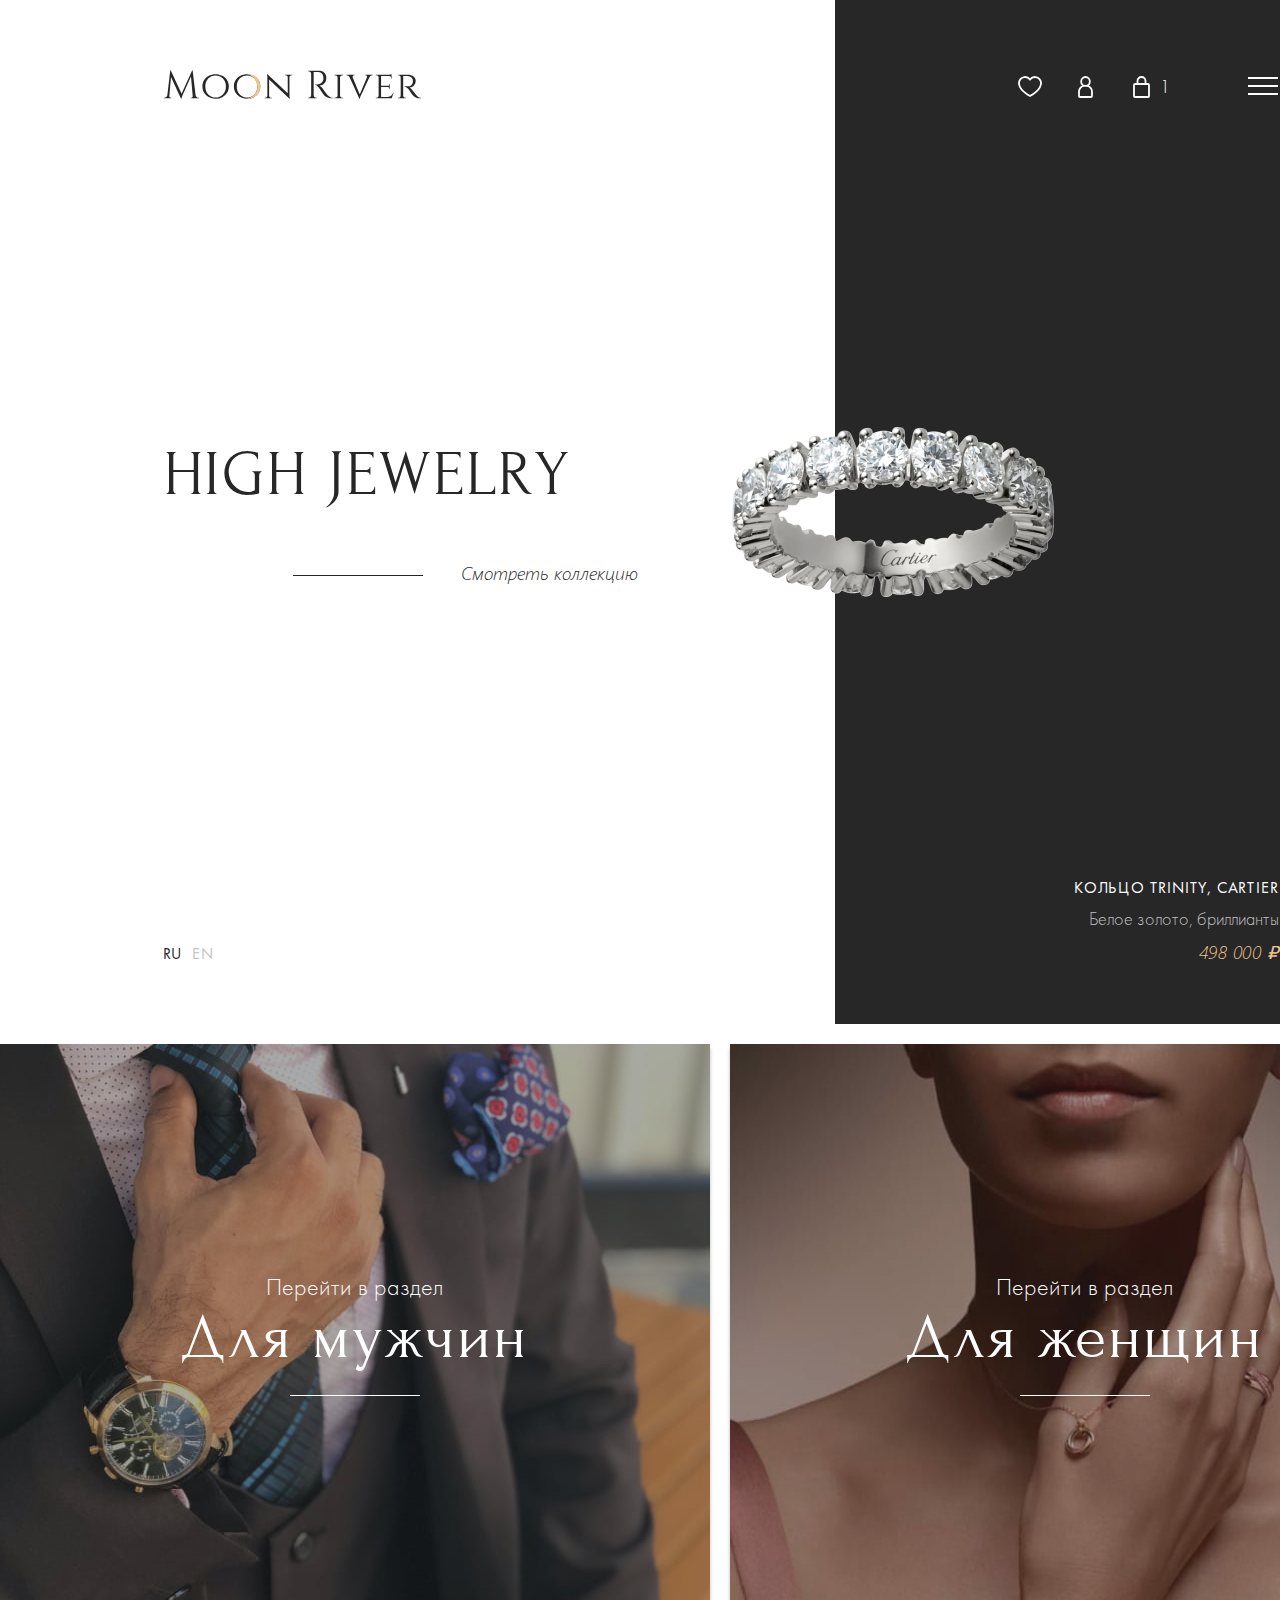
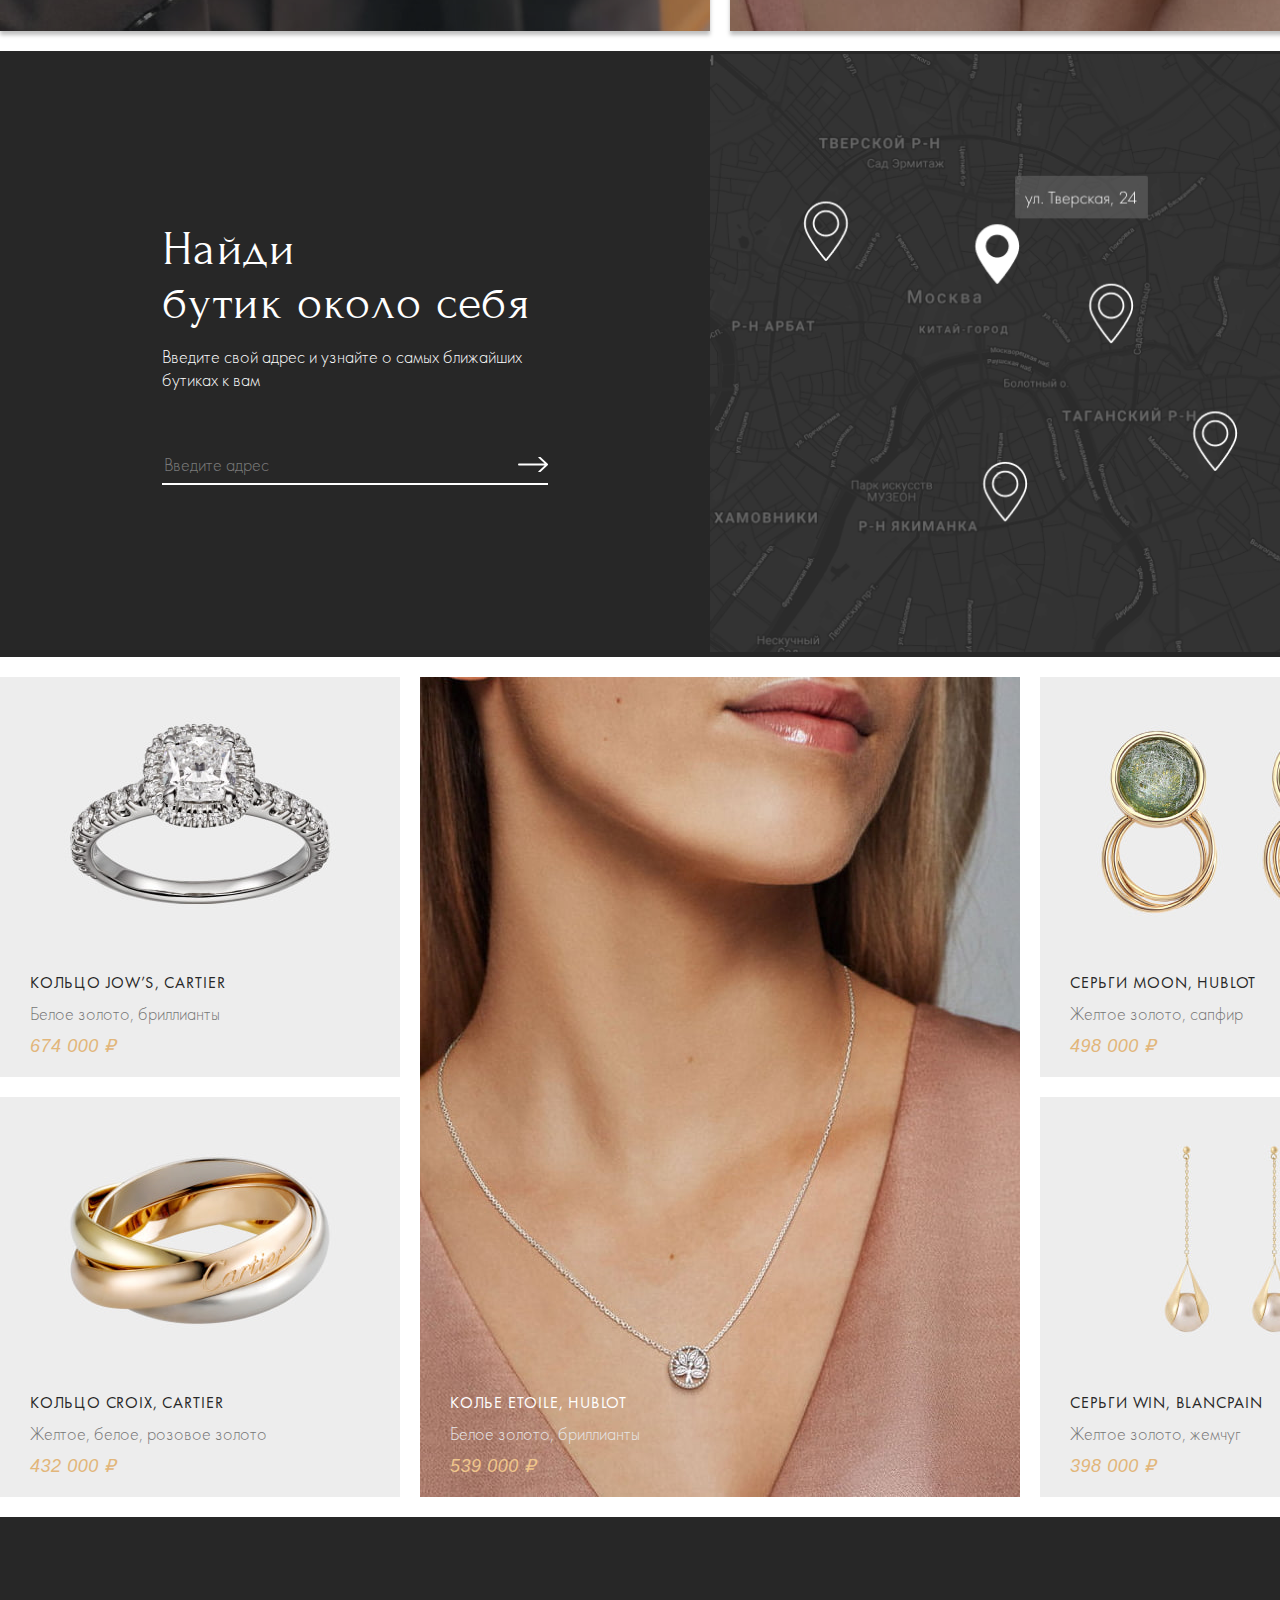
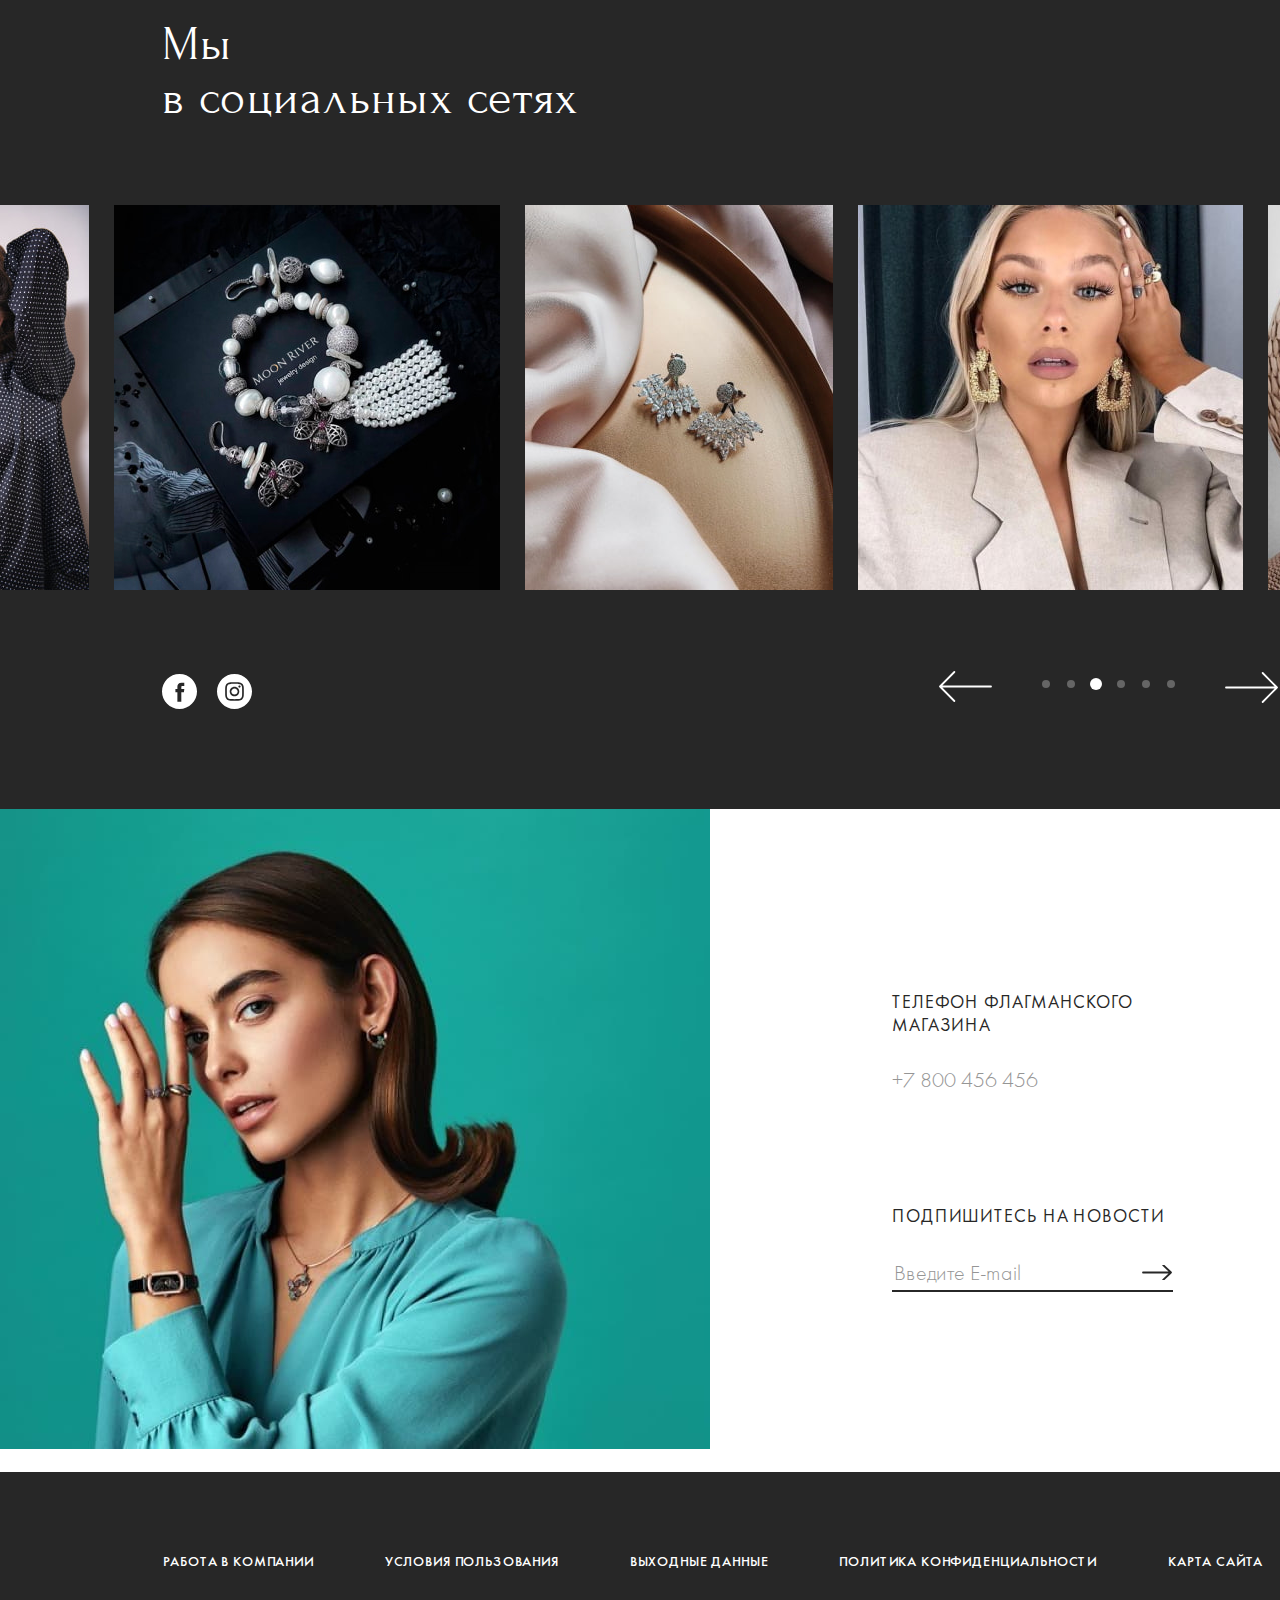
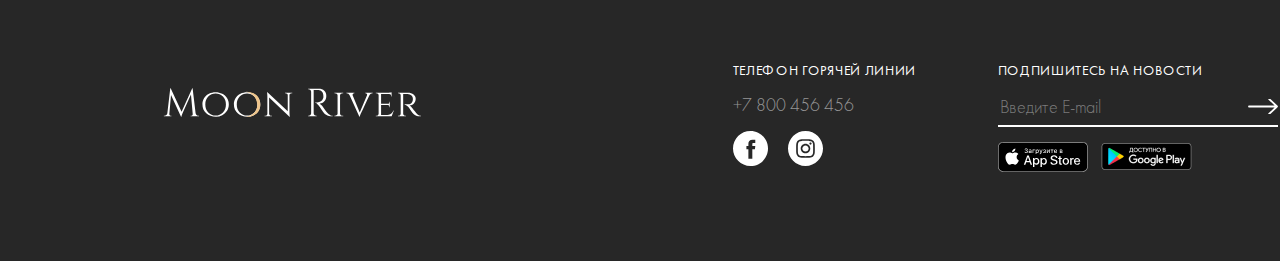
==== commit 62be3e29: "редактирует popover.html" ====
--- a/popover.html
+++ b/popover.html
@@ -29,7 +29,6 @@
                 <span class="visually-hidden">Корзина</span>
                 <span class="cart-counter">1</span>
               </a>
-
             </li>
           </ul>
           <a class="menu-burger-button" href="popover.html">
@@ -39,7 +38,7 @@
         </nav>
       </div>
     </header>
-    <div class="popover popover-menu popover-shown">
+    <div class="popover popover-menu">
       <div class="popover-content">
         <header class="main-header popover-header">
           <div class="container-center">
@@ -300,44 +299,54 @@
         <h2 class="visually-hidden">Товары</h2>
         <ul class="product-cards-list">
           <li class="product-card">
-            <img class="product-card-img" src="images/product-1.jpg" width="400" height="400" alt="">
-            <div class="product-card-description">
-              <h3 class="product-card-title">Кольцо jow’s, Cartier</h3>
-              <p class="product-card-materials">Белое золото, бриллианты</p>
-              <span class="product-card-price">674 000 &#8381;</span>
-            </div>
+            <a class="product-card-link" href="#">
+              <img class="product-card-img" src="images/product-1.jpg" width="400" height="400" alt="">
+              <div class="product-card-description">
+                <h3 class="product-card-title">Кольцо jow’s, Cartier</h3>
+                <p class="product-card-materials">Белое золото, бриллианты</p>
+                <span class="product-card-price">674 000 &#8381;</span>
+              </div>
+            </a>
           </li>
           <li class="product-card product-card-huge light-theme">
-            <img class="product-card-img" src="images/product-3.jpg" width="600" height="820" alt="">
-            <div class="product-card-description">
-              <h3 class="product-card-title">Колье etoile, Hublot</h3>
-              <p class="product-card-materials">Белое золото, бриллианты</p>
-              <span class="product-card-price">539 000 &#8381;</span>
-            </div>
+            <a class="product-card-link" href="#">
+              <img class="product-card-img" src="images/product-3.jpg" width="600" height="820" alt="">
+              <div class="product-card-description">
+                <h3 class="product-card-title">Колье etoile, Hublot</h3>
+                <p class="product-card-materials">Белое золото, бриллианты</p>
+                <span class="product-card-price">539 000 &#8381;</span>
+              </div>
+            </a>
           </li>
           <li class="product-card">
-            <img class="product-card-img" src="images/product-4.jpg" width="400" height="400" alt="">
-            <div class="product-card-description">
-              <h3 class="product-card-title">Серьги moon, Hublot</h3>
-              <p class="product-card-materials">Желтое золото, сапфир</p>
-              <span class="product-card-price">498 000 &#8381;</span>
-            </div>
+            <a class="product-card-link" href="#">
+              <img class="product-card-img" src="images/product-4.jpg" width="400" height="400" alt="">
+              <div class="product-card-description">
+                <h3 class="product-card-title">Серьги moon, Hublot</h3>
+                <p class="product-card-materials">Желтое золото, сапфир</p>
+                <span class="product-card-price">498 000 &#8381;</span>
+              </div>
+            </a>
           </li>
           <li class="product-card">
-            <img class="product-card-img" src="images/product-2.jpg" width="400" height="400" alt="">
-            <div class="product-card-description">
-              <h3 class="product-card-title">Кольцо croix, Cartier</h3>
-              <p class="product-card-materials">Желтое, белое, розовое золото</p>
-              <span class="product-card-price">432 000 &#8381;</span>
-            </div>
+            <a class="product-card-link" href="#">
+              <img class="product-card-img" src="images/product-2.jpg" width="400" height="400" alt="">
+              <div class="product-card-description">
+                <h3 class="product-card-title">Кольцо croix, Cartier</h3>
+                <p class="product-card-materials">Желтое, белое, розовое золото</p>
+                <span class="product-card-price">432 000 &#8381;</span>
+              </div>
+            </a>
           </li>
           <li class="product-card">
-            <img class="product-card-img" src="images/product-5.jpg" width="400" height="400" alt="">
-            <div class="product-card-description">
-              <h3 class="product-card-title">Серьги win, Blancpain</h3>
-              <p class="product-card-materials">Желтое золото, жемчуг</p>
-              <span class="product-card-price">398 000 &#8381;</span>
-            </div>
+            <a class="product-card-link" href="#">
+              <img class="product-card-img" src="images/product-5.jpg" width="400" height="400" alt="">
+              <div class="product-card-description">
+                <h3 class="product-card-title">Серьги win, Blancpain</h3>
+                <p class="product-card-materials">Желтое золото, жемчуг</p>
+                <span class="product-card-price">398 000 &#8381;</span>
+              </div>
+            </a>
           </li>
         </ul>
       </section>
--- a/styles/styles.css
+++ b/styles/styles.css
@@ -37,6 +37,7 @@
   src: url("../fonts/segoeui-lightitalic.woff2") format("woff2");
   font-display: swap;
 }
+
 @font-face {
   font-family: "Segoe UI";
   font-style: italic;
@@ -128,6 +129,12 @@
   background-color: #272727;
 }
 
+.user-navigation {
+  flex-wrap: wrap;
+  max-width: 297px;
+  justify-content: flex-end;
+}
+
 .navigation-link,
 .menu-burger-button {
   display: block;
@@ -219,6 +226,7 @@
 .menu-burger-button:focus .burger-icon::after {
   transform: translateY(4px);
 }
+
 .menu-burger-button:active {
   opacity: 0.6;
 }
@@ -226,6 +234,7 @@
 .menu-burger-button:active .burger-icon::before {
   transform: translateY(-4px);
 }
+
 .menu-burger-button:active .burger-icon::after {
   transform: translateY(4px);
 }
@@ -303,6 +312,7 @@
 
 .hero-product-description {
   align-self: flex-end;
+  max-width: 400px;
   text-align: right;
 }
 
@@ -494,7 +504,7 @@
   font-family: inherit;
   font-size: 18px;
   font-weight: 300;
-  color: rgba(255, 255, 255, 0.40);
+  color: rgba(255, 255, 255, 0.4);
   background-color: transparent;
   border: none;
   border-top: 1px solid transparent;
@@ -504,17 +514,17 @@
   font-family: inherit;
   font-size: 18px;
   font-weight: 300;
-  color: rgba(255, 255, 255, 0.40);
+  color: rgba(255, 255, 255, 0.4);
 }
 
 .field:hover,
 .field:focus {
-  border-color: rgba(255, 255, 255, 0.40);
+  border-color: rgba(255, 255, 255, 0.4);
 }
 
 .field:disabled,
 .field:disabled:hover {
-  background-color: rgba(255, 255, 255, 0.40);
+  background-color: rgba(255, 255, 255, 0.4);
   border-top: 1px solid transparent;
 }
 
@@ -542,7 +552,7 @@
   transform: translateX(5px);
 }
 
-.form-button:active{
+.form-button:active {
   opacity: 0.6;
 }
 
@@ -579,6 +589,16 @@
 
 .product-card {
   position: relative;
+  background-color: #ededed;
+}
+
+.product-card-link:hover,
+.product-card-link:focus {
+  opacity: 0.6;
+}
+
+.product-card-link:active {
+  opacity: 0.3;
 }
 
 .product-card-img {
@@ -589,6 +609,10 @@
   position: absolute;
   bottom: 20px;
   left: 30px;
+}
+
+.light-theme {
+  background-color: #272727;
 }
 
 .light-theme .product-card-title {
@@ -609,7 +633,7 @@
   background-color: #272727;
 }
 
-.social-media .container-center-second{
+.social-media .container-center-second {
   position: relative;
 }
 
@@ -617,6 +641,7 @@
   margin: 0;
   margin-bottom: 80px;
   margin-left: 162px;
+  padding-right: 50px;
   font-family: "Forum", serif;
   font-size: 48px;
   font-weight: 400;
@@ -695,6 +720,7 @@
   width: 53px;
   height: 34px;
   border: none;
+  border-radius: inherit;
   background-color: transparent;
   background-image: url("../images/slider-next.svg");
   background-repeat: no-repeat;
@@ -755,7 +781,6 @@
 .contacts {
   background-image: url("../images/contacts-background.jpg");
   background-repeat: no-repeat;
-  background-size: contain;
 }
 
 .contacts .tel {
@@ -1023,7 +1048,7 @@
 }
 
 .site-navigation-list {
-  gap: 50px;
+  column-gap: 50px;
   background: transparent;
 }
 
@@ -1190,8 +1215,8 @@
 .popover-footer {
   display: flex;
   flex-wrap: wrap;
-  gap: 85px;
-  padding: 66px 0 76px;
+  justify-content: space-between;
+  padding: 66px 0 76px 2px;
   border-top: 2px solid #2f2f2f;
 }
 
@@ -1208,13 +1233,13 @@
 }
 
 .popover-footer-banner::before {
-  content:"";
+  content: "";
   position: absolute;
   top: 0;
   right: 0;
   bottom: 0;
   left: 0;
-  background-color: rgba(39, 39, 39, 0.50);
+  background-color: rgba(39, 39, 39, 0.5);
 }
 
 .banner-content {
@@ -1222,6 +1247,7 @@
   display: flex;
   flex-direction: column;
   justify-content: space-between;
+  height: 100%;
   min-height: 208px;
   font-weight: 400;
   letter-spacing: 1.08px;
@@ -1256,7 +1282,7 @@
 .banner-content-link::after {
   content: "";
   position: absolute;
-  top: 50%;
+  top: 4px;
   right: -3px;
   display: block;
   width: 31px;
@@ -1264,17 +1290,20 @@
   background-image: url("../images/arrow-button.svg");
   background-repeat: no-repeat;
   background-position: center;
-  transform: translateY(-50%);
   transition: transform 0.3s ease;
 }
 
 .banner-content-link:hover::after,
 .banner-content-link:focus::after {
-  transform: translateY(-50%) translateX(5px);
+  transform: translateX(5px);
 }
 
 .banner-content-link:active {
   opacity: 0.6;
+}
+
+.footer-info {
+  width: 280px;
 }
 
 .popover .footer-contacts-list {
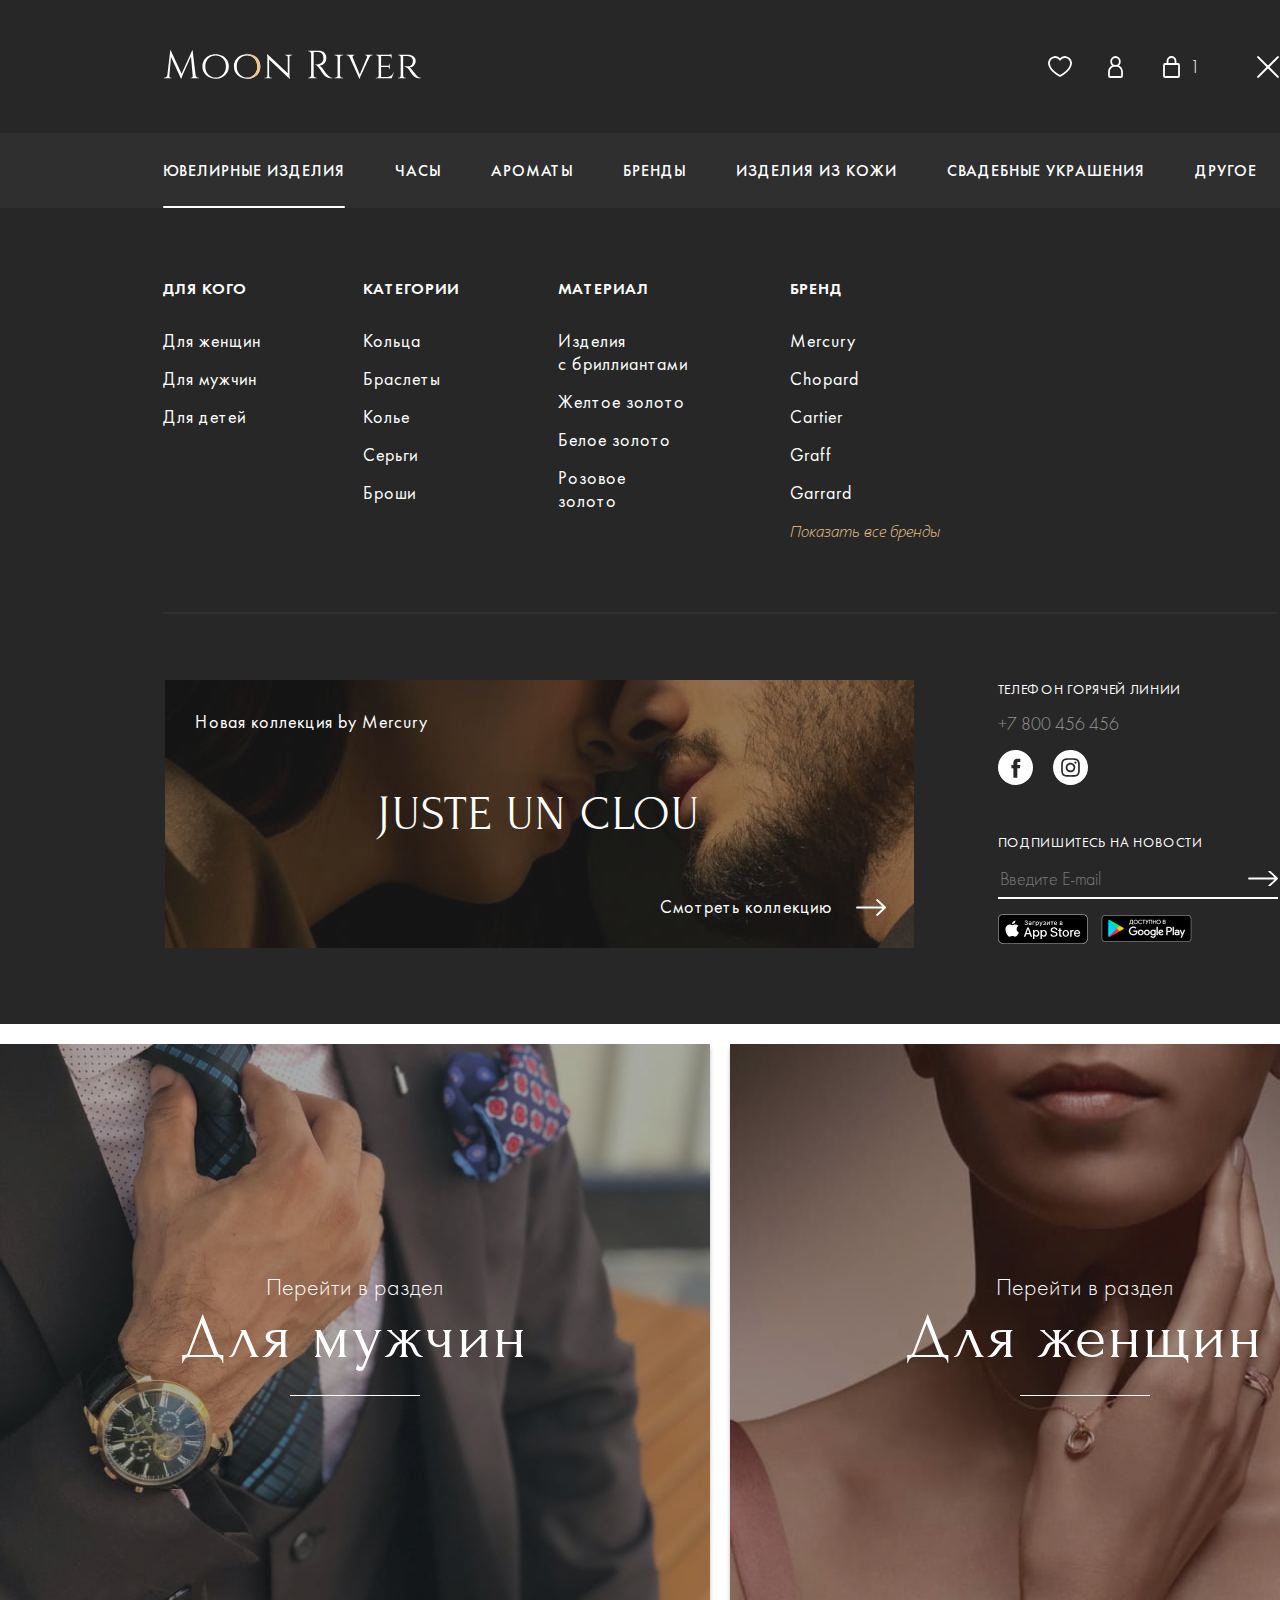
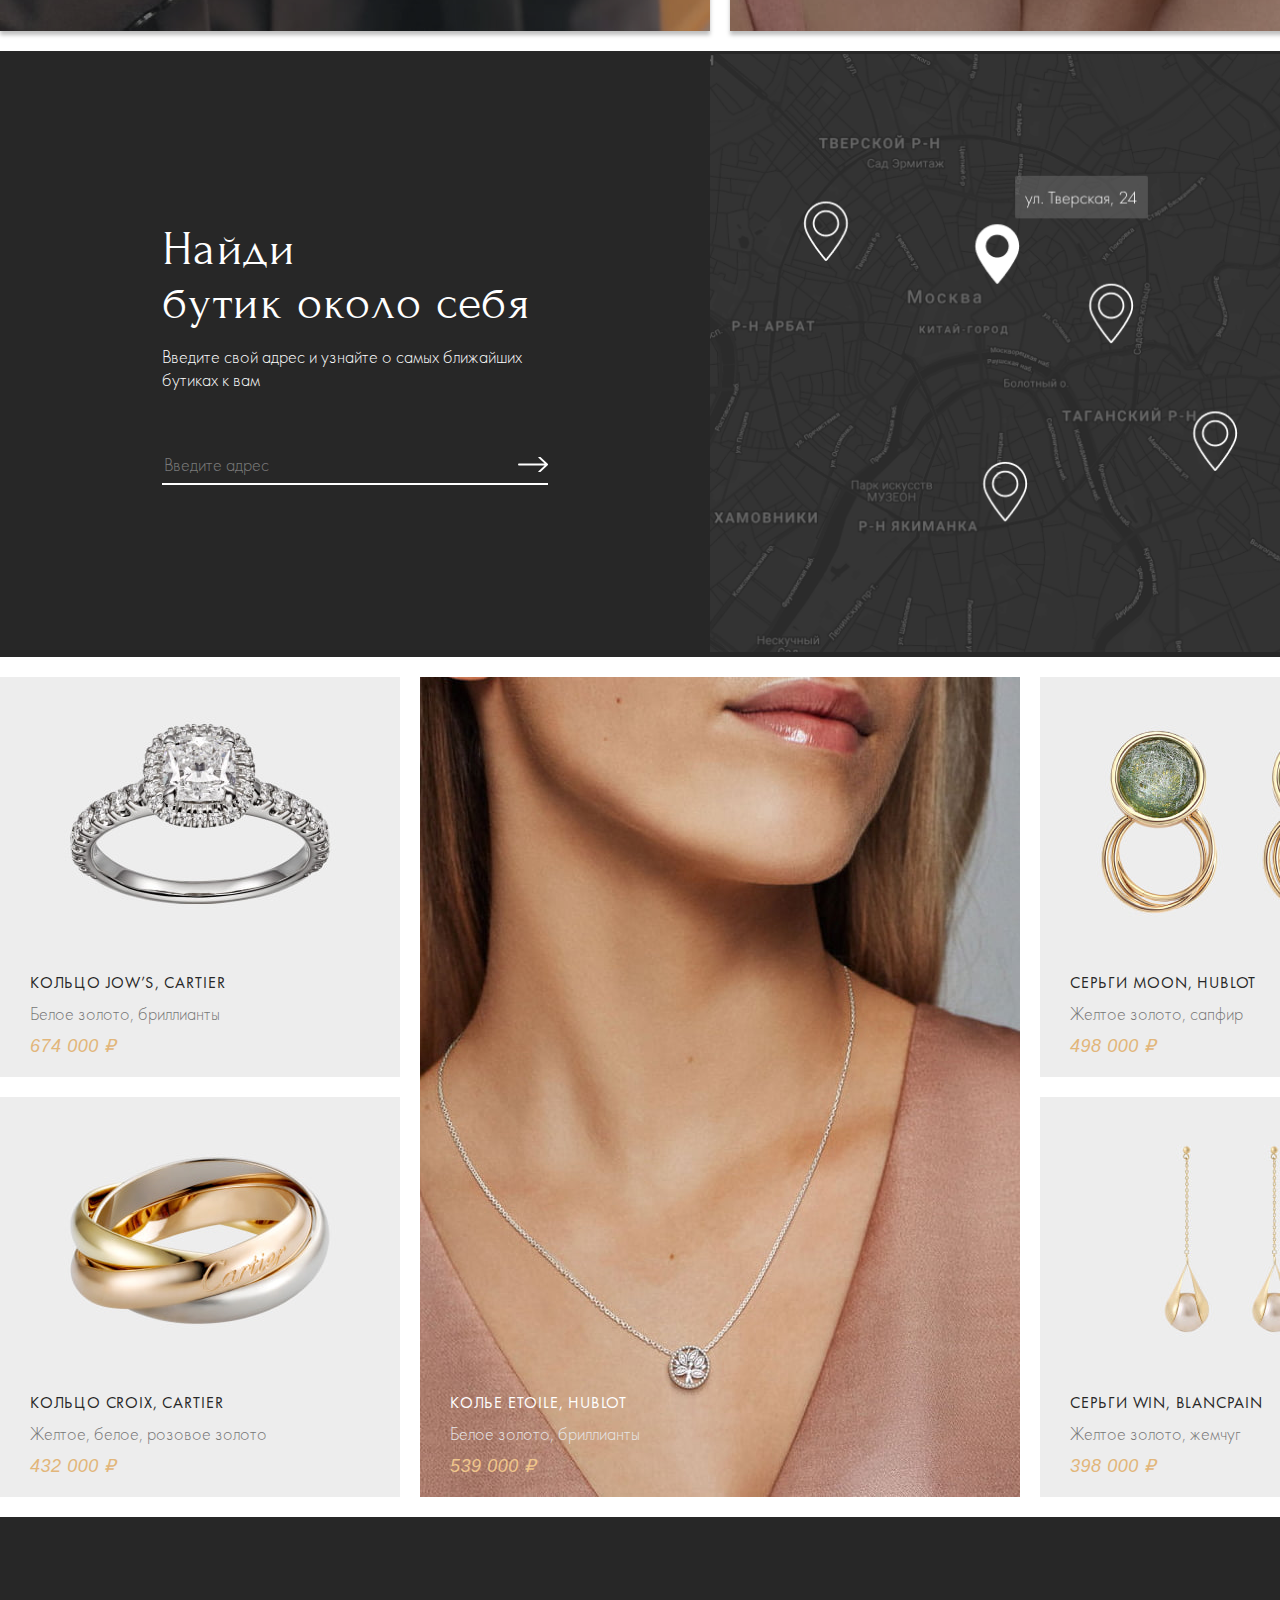
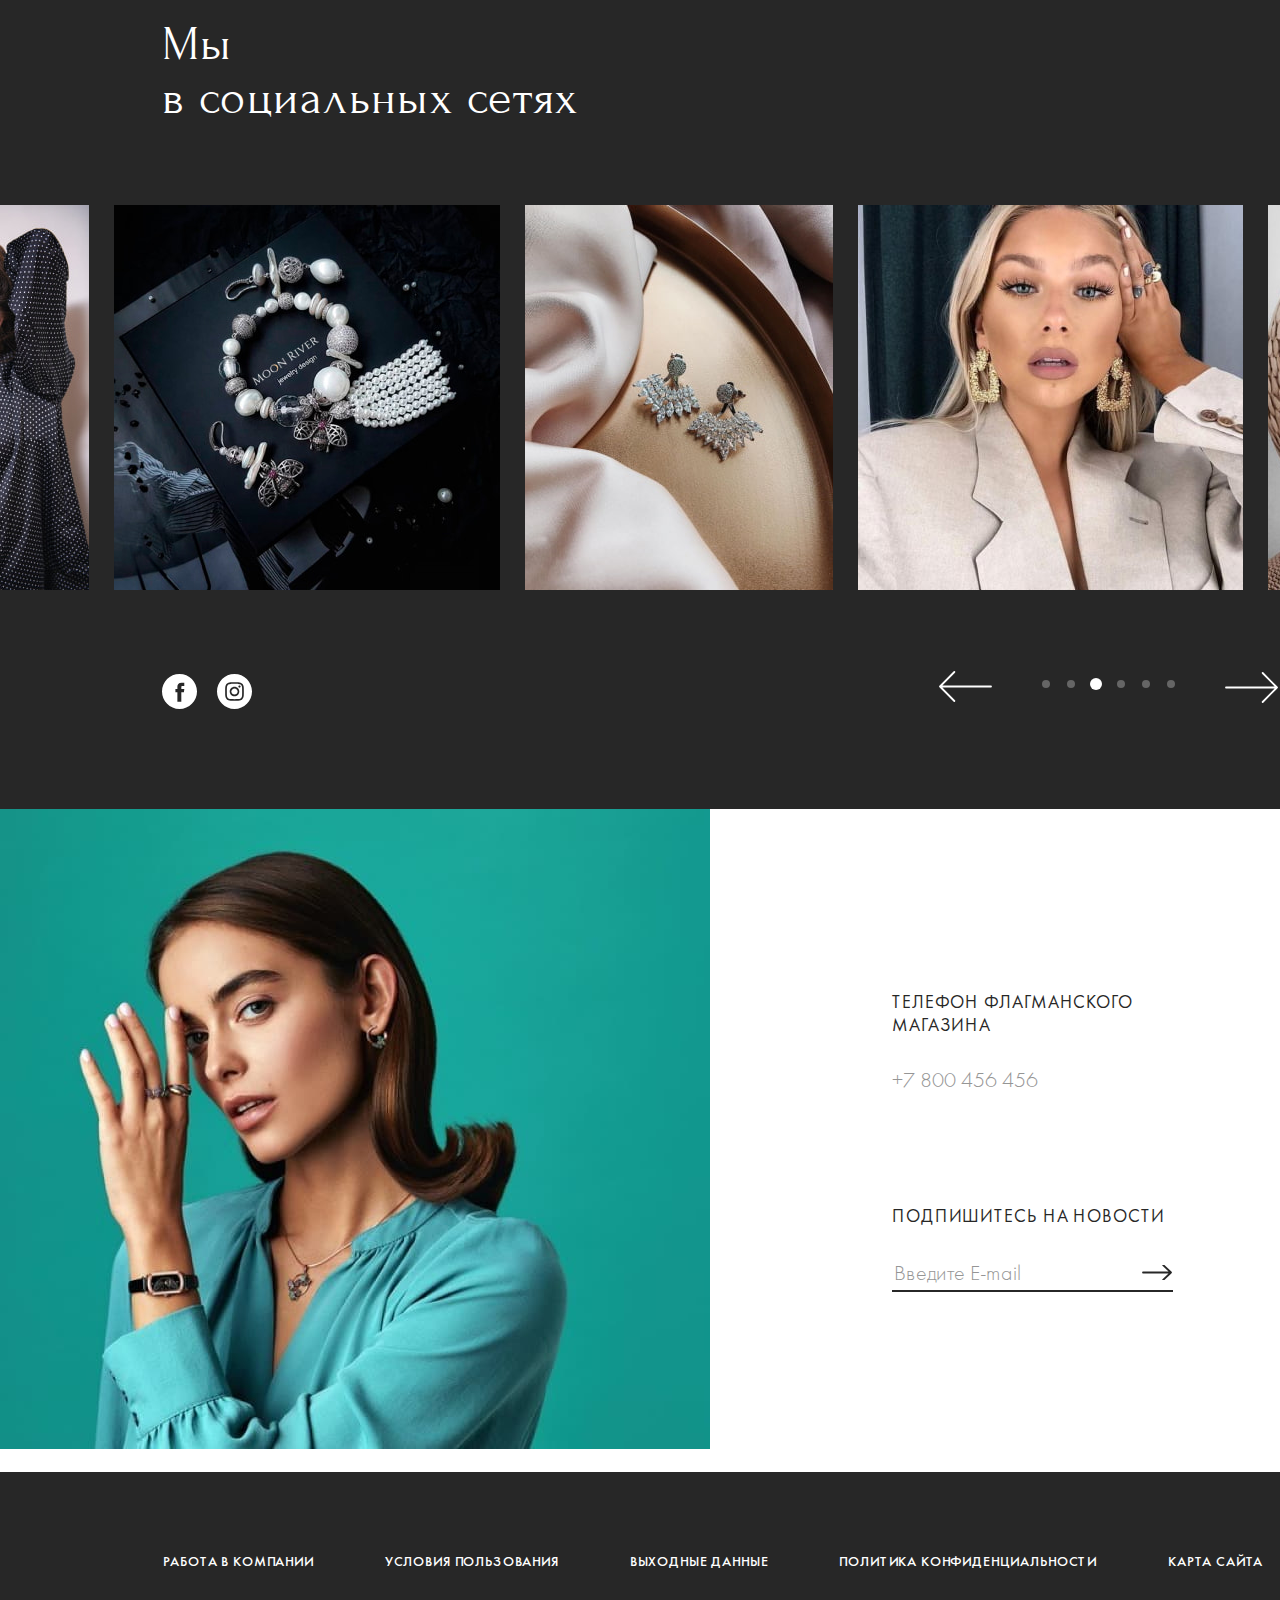
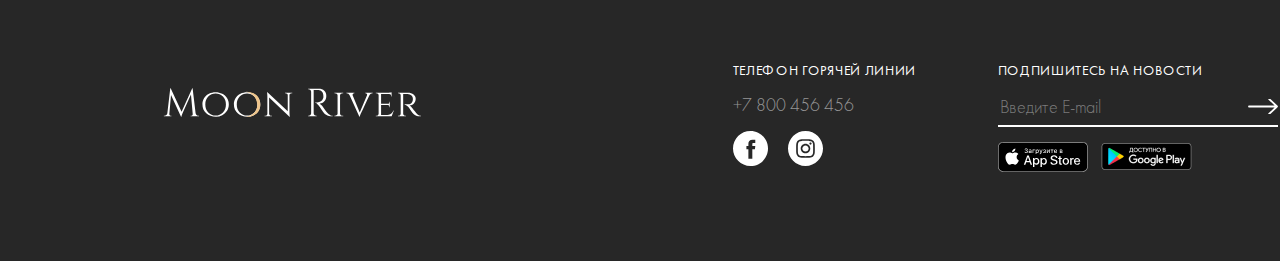
==== commit 51486326: "Редактирует popover.html" ====
--- a/popover.html
+++ b/popover.html
@@ -38,7 +38,7 @@
         </nav>
       </div>
     </header>
-    <div class="popover popover-menu">
+    <div class="popover popover-menu popover-shown">
       <div class="popover-content">
         <header class="main-header popover-header">
           <div class="container-center">
